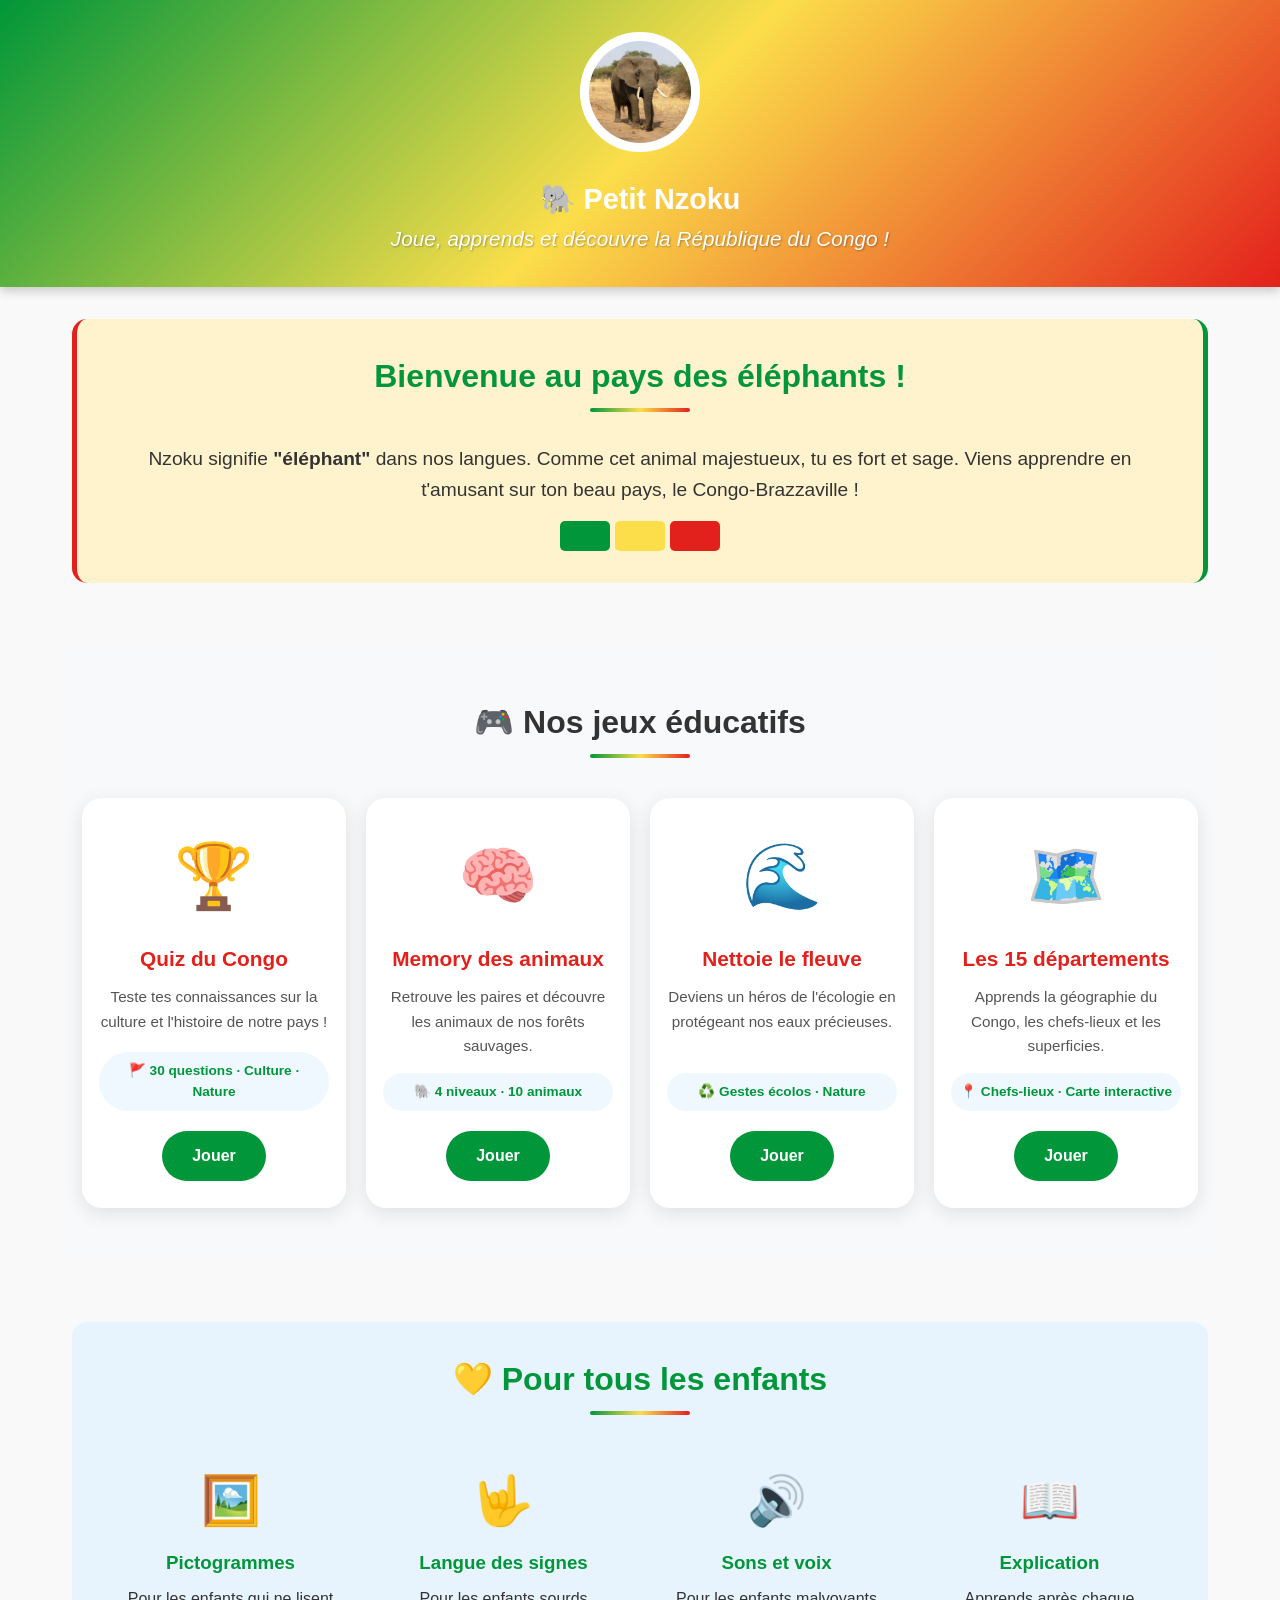
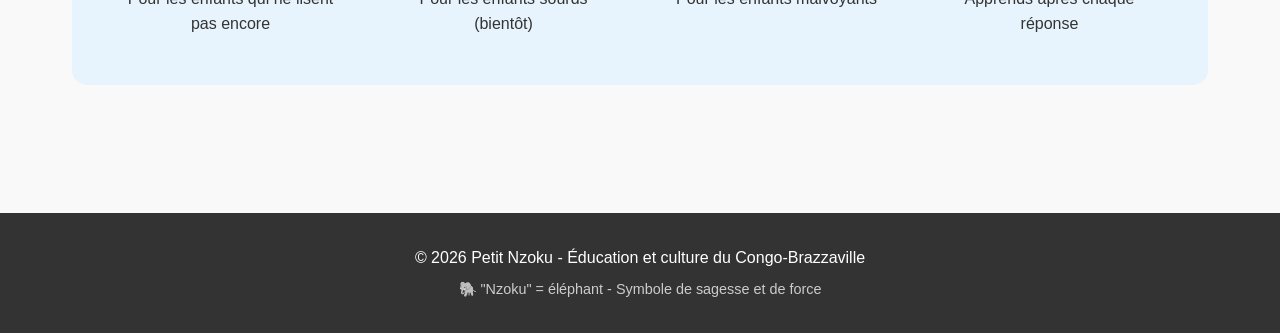
==== index.html @ 1fa0533d "Update index.html" ====
<!DOCTYPE html>
<html lang="fr">
<head>
    <meta charset="UTF-8">
    <meta name="viewport" content="width=device-width, initial-scale=1.0">
    <title>Petit Nzoku - Découvre le Congo-Brazzaville en jouant !</title>
    <link rel="manifest" href="manifest.json">
    <meta name="theme-color" content="#009639">
    <link rel="stylesheet" href="style.css">
    <link rel="manifest" href="manifest.json">
<meta name="theme-color" content="#009639">
<meta name="apple-mobile-web-app-capable" content="yes">
<meta name="apple-mobile-web-app-status-bar-style" content="default">
<meta name="apple-mobile-web-app-title" content="Petit Nzoku">
<link rel="apple-touch-icon" href="logo-192.png">
    <style>
    /* CORRECTION URGENTE POUR LA GRILLE */
    .grille-jeux {
        display: grid !important;
        grid-template-columns: repeat(4, 1fr) !important;
        gap: 20px !important;
    }
    
    @media (max-width: 900px) {
        .grille-jeux {
            grid-template-columns: repeat(2, 1fr) !important;
        }
    }
    
    @media (max-width: 500px) {                  
        .grille-jeux {
            grid-template-columns: 1fr !important;
        }
    }
    
    .carte-jeu {
        height: 100% !important;
        min-height: 300px !important;
    }
</style>
</head>
<body>
    <header>
       <img src="images/quiz/elephant.jpg" alt="Logo Petit Nzoku" class="logo" onerror="this.src='https://via.placeholder.com/120?text=🐘'">
        <h1>🐘 Petit Nzoku</h1>
        <p class="slogan">Joue, apprends et découvre la République du Congo !</p>
    </header>

    <main>
        <section class="presentation">
            <h2>Bienvenue au pays des éléphants !</h2>
            <p>Nzoku signifie <strong>"éléphant"</strong> dans nos langues. Comme cet animal majestueux, tu es fort et sage. Viens apprendre en t'amusant sur ton beau pays, le Congo-Brazzaville !</p>
            <div class="drapeau">
                <span class="vert"></span>
                <span class="jaune"></span>
                <span class="rouge"></span>
            </div>
        </section>

      <section class="jeux" style="padding: 50px 10px; background-color: #f8f9fa;">
    <h2 style="text-align: center; color: #333; margin-bottom: 40px; font-size: 2rem;">🎮 Nos jeux éducatifs</h2>
    
    <div style="display: flex; flex-wrap: wrap; justify-content: center; gap: 20px; max-width: 1200px; margin: 0 auto;">
        
        <div style="flex: 1 1 240px; max-width: 300px; background: white; border-radius: 20px; padding: 25px 15px; box-shadow: 0 5px 20px rgba(0,0,0,0.1); text-align: center; display: flex; flex-direction: column; border: 2px solid transparent; min-height: 380px;">
            <div style="font-size: 4rem; margin-bottom: 15px;">🏆</div>
            <h3 style="color: #e3211c; font-size: 1.3rem; margin-bottom: 10px;">Quiz du Congo</h3>
            <p style="color: #555; margin-bottom: 15px; flex-grow: 1; font-size: 0.95rem;">Teste tes connaissances sur la culture et l'histoire de notre pays !</p>
            <p style="color: #009639; font-size: 0.85rem; margin-bottom: 20px; padding: 8px; background: #f0f8ff; border-radius: 30px; font-weight: bold;">
                🚩 30 questions · Culture · Nature
            </p>
            <a href="jeux/quiz.html" style="display: inline-block; background: #009639; color: white; padding: 12px 30px; text-decoration: none; border-radius: 50px; font-weight: bold; margin-top: auto; align-self: center; transition: 0.3s;">Jouer</a>
        </div>
        
        <div style="flex: 1 1 240px; max-width: 300px; background: white; border-radius: 20px; padding: 25px 15px; box-shadow: 0 5px 20px rgba(0,0,0,0.1); text-align: center; display: flex; flex-direction: column; border: 2px solid transparent; min-height: 380px;">
            <div style="font-size: 4rem; margin-bottom: 15px;">🧠</div>
            <h3 style="color: #e3211c; font-size: 1.3rem; margin-bottom: 10px;">Memory des animaux</h3>
            <p style="color: #555; margin-bottom: 15px; flex-grow: 1; font-size: 0.95rem;">Retrouve les paires et découvre les animaux de nos forêts sauvages.</p>
            <p style="color: #009639; font-size: 0.85rem; margin-bottom: 20px; padding: 8px; background: #f0f8ff; border-radius: 30px; font-weight: bold;">
                🐘 4 niveaux · 10 animaux
            </p>
            <a href="jeux/memory-animaux.html" style="display: inline-block; background: #009639; color: white; padding: 12px 30px; text-decoration: none; border-radius: 50px; font-weight: bold; margin-top: auto; align-self: center;">Jouer</a>
        </div>
        
        <div style="flex: 1 1 240px; max-width: 300px; background: white; border-radius: 20px; padding: 25px 15px; box-shadow: 0 5px 20px rgba(0,0,0,0.1); text-align: center; display: flex; flex-direction: column; border: 2px solid transparent; min-height: 380px;">
            <div style="font-size: 4rem; margin-bottom: 15px;">🌊</div>
            <h3 style="color: #e3211c; font-size: 1.3rem; margin-bottom: 10px;">Nettoie le fleuve</h3>
            <p style="color: #555; margin-bottom: 15px; flex-grow: 1; font-size: 0.95rem;">Deviens un héros de l'écologie en protégeant nos eaux précieuses.</p>
            <p style="color: #009639; font-size: 0.85rem; margin-bottom: 20px; padding: 8px; background: #f0f8ff; border-radius: 30px; font-weight: bold;">
                ♻️ Gestes écolos · Nature
            </p>
            <a href="jeux/nettoye-fleuve.html" style="display: inline-block; background: #009639; color: white; padding: 12px 30px; text-decoration: none; border-radius: 50px; font-weight: bold; margin-top: auto; align-self: center;">Jouer</a>
        </div>
        
        <div style="flex: 1 1 240px; max-width: 300px; background: white; border-radius: 20px; padding: 25px 15px; box-shadow: 0 5px 20px rgba(0,0,0,0.1); text-align: center; display: flex; flex-direction: column; border: 2px solid transparent; min-height: 380px;">
            <div style="font-size: 4rem; margin-bottom: 15px;">🗺️</div>
            <h3 style="color: #e3211c; font-size: 1.3rem; margin-bottom: 10px;">Les 15 départements</h3>
            <p style="color: #555; margin-bottom: 15px; flex-grow: 1; font-size: 0.95rem;">Apprends la géographie du Congo, les chefs-lieux et les superficies.</p>
            <p style="color: #009639; font-size: 0.85rem; margin-bottom: 20px; padding: 8px; background: #f0f8ff; border-radius: 30px; font-weight: bold;">
                📍 Chefs-lieux · Carte interactive
            </p>
            <a href="jeux/departements.html" style="display: inline-block; background: #009639; color: white; padding: 12px 30px; text-decoration: none; border-radius: 50px; font-weight: bold; margin-top: auto; align-self: center;">Jouer</a>
        </div>
        
    </div>
</section>



        <section class="inclusion">
            <h2>💛 Pour tous les enfants</h2>
            <div class="features-inclusion">
                <div class="feature">
                    <span class="feature-emoji">🖼️</span>
                    <h3>Pictogrammes</h3>
                    <p>Pour les enfants qui ne lisent pas encore</p>
                </div>
                <div class="feature">
                    <span class="feature-emoji">🤟</span>
                    <h3>Langue des signes</h3>
                    <p>Pour les enfants sourds (bientôt)</p>
                </div>
                <div class="feature">
                    <span class="feature-emoji">🔊</span>
                    <h3>Sons et voix</h3>
                    <p>Pour les enfants malvoyants</p>
                </div>
                <div class="feature">
                    <span class="feature-emoji">📖</span>
                    <h3>Explication</h3>
                    <p>Apprends après chaque réponse</p>
                </div>
            </div>
        </section>
    </main>

    <footer>
        <p>© 2026 Petit Nzoku - Éducation et culture du Congo-Brazzaville</p>
        <p class="footer-small">🐘 "Nzoku" = éléphant - Symbole de sagesse et de force </p>
    </footer>

    <script>
  if ('serviceWorker' in navigator) {
    window.addEventListener('load', () => {
      navigator.serviceWorker.register('./sw.js')
        .then((reg) => console.log('Petit Nzoku est prêt pour le mode hors-ligne ! Scope:', reg.scope))
        .catch((err) => console.log('Le mode hors-ligne a échoué :', err));
    });
  }
</script>

    <script src="script.js"></script>
</body>
</html>
---- style.css ----
/* style.css - Version Congo-Brazzaville (Vert, Jaune, Rouge) Magnifiée */

/* --- 1. Initialisation générale & Confort Mobile --- */
* {
    margin: 0;
    padding: 0;
    box-sizing: border-box;
    -webkit-tap-highlight-color: transparent; /* Supprime le flash bleu au clic sur mobile */
    user-select: none; /* Empêche de copier le texte par erreur en jouant */
}

input, textarea {
    user-select: text; /* Permet d'écrire dans les champs si besoin */
}

body {
    font-family: 'Arial', 'Comic Sans MS', cursive, sans-serif;
    background-color: #f9f9f9;
    color: #333;
    line-height: 1.6;
    overscroll-behavior-y: contain; /* Empêche le rebond forcé de la page vers le haut */
}

/* Optimisation tactile pour tous les boutons */
button, .bouton, a, .btn-reponse, .carte-jeu {
    touch-action: manipulation;
}

/* --- 2. Header & Identité Nationale --- */
header {
    background: linear-gradient(135deg, #009639 0%, #fbde4a 50%, #e3211c 100%);
    color: white;
    text-align: center;
    padding: 2rem;
    box-shadow: 0 4px 10px rgba(0,0,0,0.2);
}

.logo {
    width: 120px;
    height: 120px;
    margin-bottom: 1rem;
    border-radius: 50%;
    border: 4px solid white;
    background: white;
    padding: 5px;
    object-fit: cover;
    transition: transform 0.2s ease;
}

/* Effet Waouh au toucher sur le logo */
.logo:active {
    transform: scale(0.95);
}

h1 {
    font-size: 1.8rem;
    white-space: nowrap;
    overflow: hidden;
    text-overflow: ellipsis;
    width: 100%;
}

.slogan {
    font-size: 1.3rem;
    font-style: italic;
    text-shadow: 1px 1px 2px rgba(0,0,0,0.3);
}

.drapeau {
    display: flex;
    justify-content: center;
    gap: 5px;
    margin-top: 15px;
}

.drapeau span {
    width: 50px;
    height: 30px;
    border-radius: 5px;
}

.vert { background-color: #009639; }
.jaune { background-color: #fbde4a; }
.rouge { background-color: #e3211c; }

/* --- 3. Layout Principal --- */
main {
    max-width: 1200px;
    margin: 0 auto;
    padding: 2rem;
}

section {
    margin-bottom: 4rem;
}

h2 {
    text-align: center;
    font-size: 2rem;
    margin-bottom: 2rem;
    color: #009639;
    position: relative;
    padding-bottom: 10px;
}

h2:after {
    content: '';
    position: absolute;
    bottom: 0;
    left: 50%;
    transform: translateX(-50%);
    width: 100px;
    height: 4px;
    background: linear-gradient(90deg, #009639, #fbde4a, #e3211c);
    border-radius: 2px;
}

.presentation {
    text-align: center;
    background: #fff3cd;
    padding: 2rem;
    border-radius: 15px;
    border-left: 5px solid #e3211c;
    border-right: 5px solid #009639;
    font-size: 1.2rem;
}

/* --- 4. Hub & Grille des Jeux --- */
.grille-jeux {
    display: grid;
    grid-template-columns: repeat(auto-fit, minmax(280px, 1fr));
    gap: 25px;
    margin: 30px 0;
}

.carte-jeu {
    background: white;
    border-radius: 20px;
    padding: 25px 20px;
    box-shadow: 0 5px 20px rgba(0,0,0,0.1);
    transition: transform 0.2s cubic-bezier(0.4, 0, 0.2, 1), box-shadow 0.2s;
    text-align: center;
    display: flex;
    flex-direction: column;
    height: 100%;
    min-height: 320px;
    border: 2px solid transparent;
    position: relative;
}

/* Micro-animation au clic sur une carte de jeu */
.carte-jeu:active:not(.a-venir) {
    transform: scale(0.97);
    box-shadow: 0 4px 10px rgba(0,0,0,0.15);
}

.carte-jeu:hover:not(.a-venir) {
    border-color: #009639;
}

.emoji-jeu {
    font-size: 4.5rem;
    margin-bottom: 15px;
}

.carte-jeu h3 {
    color: #e3211c;
    font-size: 1.6rem;
    margin-bottom: 10px;
    font-weight: bold;
}

.carte-jeu p {
    color: #555;
    font-size: 1rem;
    margin-bottom: 10px;
    flex-grow: 1;
}

.details {
    color: #009639;
    font-size: 0.9rem;
    font-weight: bold;
    margin: 10px 0;
    padding: 5px;
    background: #f0f8ff;
    border-radius: 30px;
}

.a-venir {
    opacity: 0.8;
    filter: grayscale(30%);
    background: #f5f5f5;
    cursor: not-allowed;
    overflow: hidden;
}

.a-venir::before {
    content: "🔜";
    position: absolute;
    top: 10px;
    right: 10px;
    font-size: 2rem;
    opacity: 0.5;
    transform: rotate(15deg);
}

.badge {
    background: #fbde4a;
    color: #333;
    padding: 8px 20px;
    border-radius: 30px;
    font-size: 0.9rem;
    font-weight: bold;
    display: inline-block;
    margin-top: 10px;
    width: fit-content;
    margin-left: auto;
    margin-right: auto;
}

/* --- 5. Boutons de Contrôle --- */
.bouton {
    display: inline-block;
    background: #009639;
    color: white;
    padding: 12px 30px;
    text-decoration: none;
    border-radius: 50px;
    font-weight: bold;
    border: none;
    cursor: pointer;
    transition: all 0.2s cubic-bezier(0.4, 0, 0.2, 1);
    font-size: 1.1rem;
    margin-top: auto;
    width: fit-content;
    margin-left: auto;
    margin-right: auto;
    box-shadow: 0 4px 6px rgba(0, 150, 57, 0.2);
}

/* Micro-rebond tactile de l'application sur le bouton */
.bouton:active {
    transform: scale(0.95);
    background: #007a2e;
    box-shadow: 0 2px 4px rgba(0, 150, 57, 0.1);
}

/* --- 6. Interface Interne du Quiz & Alignements Forcés --- */
.header-quiz {
    display: flex;
    flex-direction: row; /* Aligne obligatoirement sur la même ligne */
    justify-content: space-between;
    align-items: center;
    width: 100%;
    gap: 10px;
    margin-bottom: 20px;
}

#chrono-conteneur {
    display: inline-flex;
    flex-direction: row;
    align-items: center;
    white-space: nowrap; /* Empêche le chrono de se scinder */
}

.ton-element-score {
    display: inline-block;
    white-space: nowrap; /* Bloque le score sur une seule ligne */
    min-width: 100px;
}

.conteneur-etoiles {
    display: flex;
    flex-direction: row; /* Force les étoiles côte à côte */
    justify-content: center;
    white-space: nowrap;
    gap: 3px;
}

.etoile {
    font-size: 1.4rem;
    flex: 0 0 auto;
}

/* Boutons de choix de réponse dans le Quiz */
.btn-reponse {
    width: 100%;
    padding: 15px 20px;
    margin-bottom: 10px;
    background: white;
    border: 2px solid #ddd;
    border-radius: 12px;
    font-size: 1rem;
    text-align: left;
    cursor: pointer;
    transition: transform 0.1s ease, background-color 0.2s;
}

/* Effet d'enfoncement instantané hyper satisfaisant sur téléphone */
.btn-reponse:active:not(:disabled) {
    transform: scale(0.98);
    background-color: #f0f0f0;
}

/* --- 7. Fonctionnalités Spécifiques (Micro, Inclusion, Footer) --- */
.bouton-micro {
    background: #e3211c;
    color: white;
    border: none;
    border-radius: 50%;
    width: 60px;
    height: 60px;
    font-size: 1.5rem;
    cursor: pointer;
    margin-top: 10px;
    transition: all 0.3s;
    box-shadow: 0 4px 10px rgba(0,0,0,0.2);
}

.bouton-micro.ecoute {
    background: #fbde4a;
    animation: pulse-red 1.5s infinite;
}

@keyframes pulse-red {
    0% { transform: scale(1); box-shadow: 0 0 0 0 rgba(227, 33, 28, 0.7); }
    70% { transform: scale(1.1); box-shadow: 0 0 0 15px rgba(227, 33, 28, 0); }
    100% { transform: scale(1); box-shadow: 0 0 0 0 rgba(227, 33, 28, 0); }
}

.inclusion {
    background: #e8f4fd;
    padding: 2rem;
    border-radius: 15px;
}

.features-inclusion {
    display: grid;
    grid-template-columns: repeat(auto-fit, minmax(200px, 1fr));
    gap: 20px;
    text-align: center;
}

.feature { padding: 1rem; }
.feature-emoji { font-size: 3rem; display: block; margin-bottom: 0.5rem; }
.feature h3 { color: #009639; margin-bottom: 0.5rem; }

footer {
    background: #333;
    color: white;
    text-align: center;
    padding: 2rem;
    margin-top: 2rem;
}

.footer-small {
    font-size: 0.9rem;
    color: #ccc;
    margin-top: 0.5rem;
}

/* --- 8. Media Queries (Ajustements Écrans) --- */
@media (max-width: 768px) {
    .grille-jeux {
        grid-template-columns: repeat(2, 1fr);
        gap: 15px;
    }
    .carte-jeu {
        min-height: 280px;
        padding: 15px;
    }
    .emoji-jeu { font-size: 3rem; }
    .carte-jeu h3 { font-size: 1.2rem; }
    main { padding: 1rem; }
}

@media (max-width: 480px) {
    .grille-jeux {
        grid-template-columns: 1fr;
    }
    h1 { font-size: 1.5rem; }
    header { padding: 1.5rem 1rem; }
}
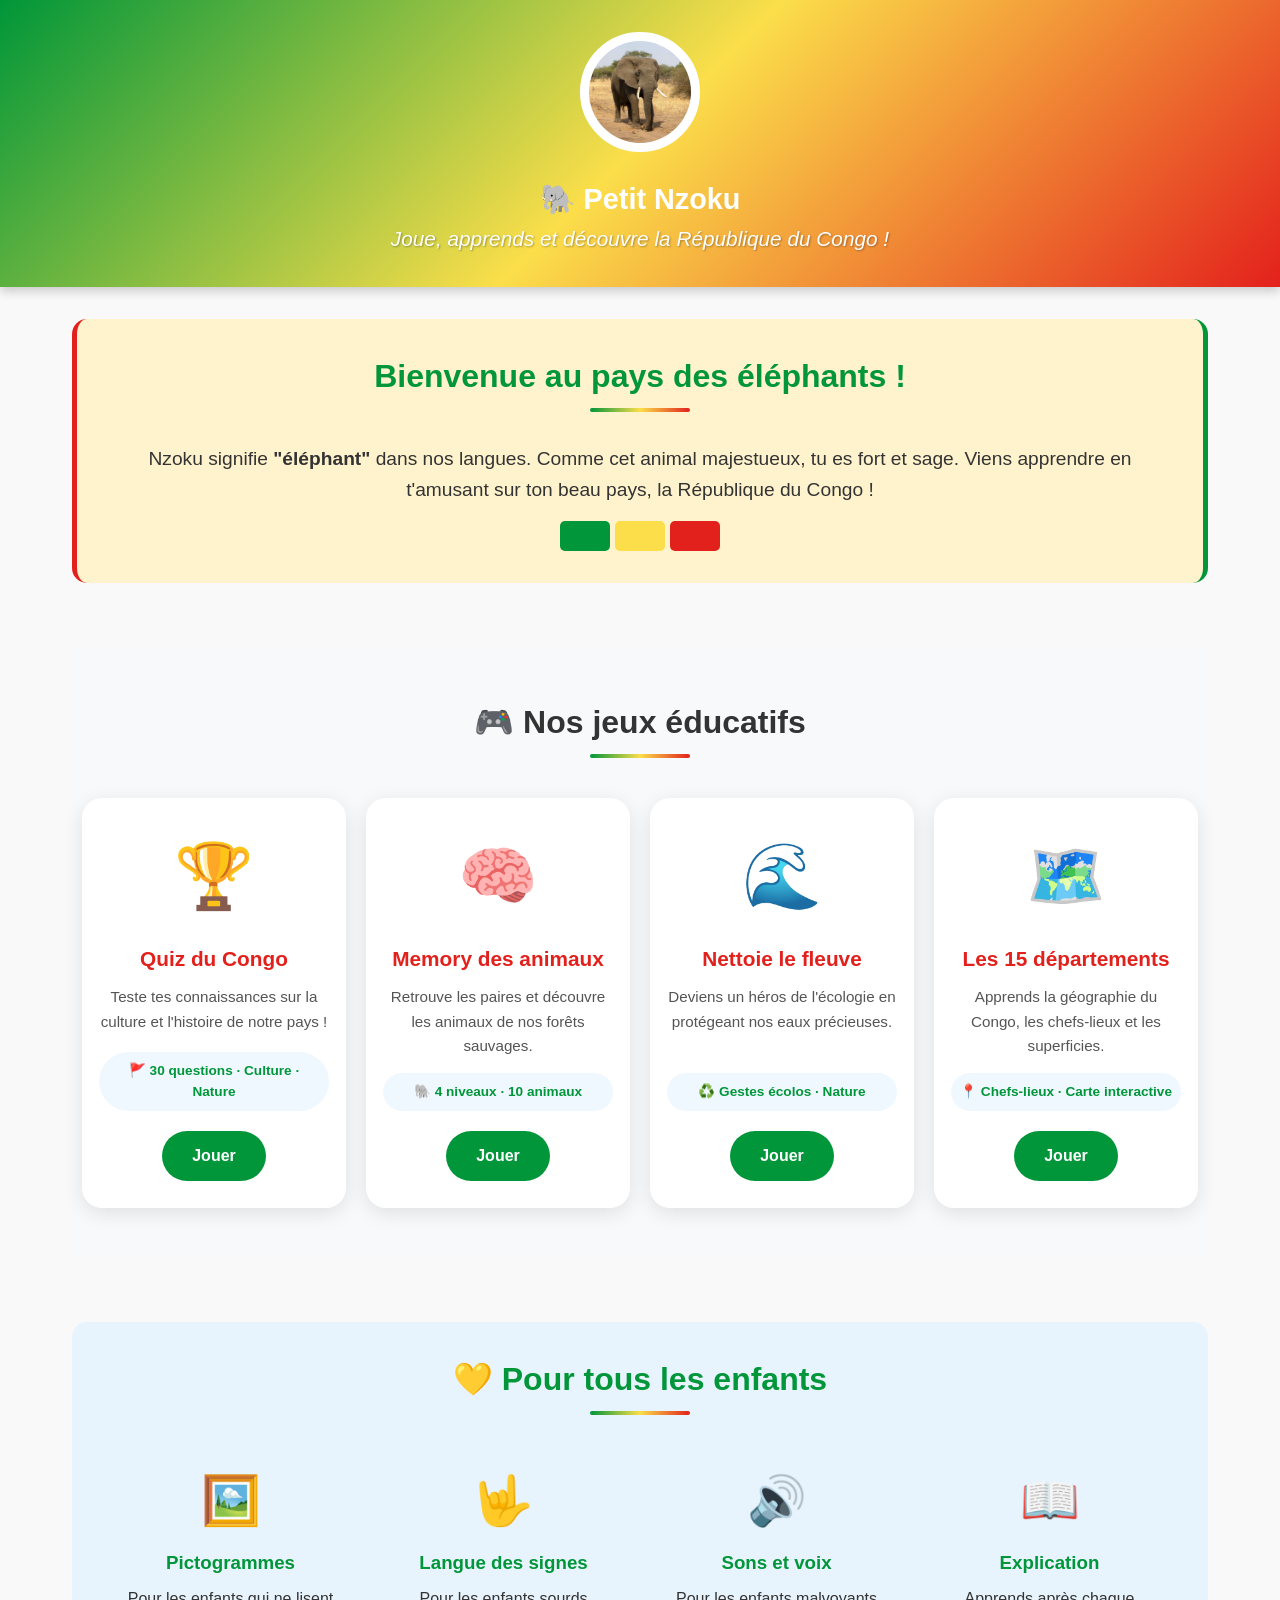
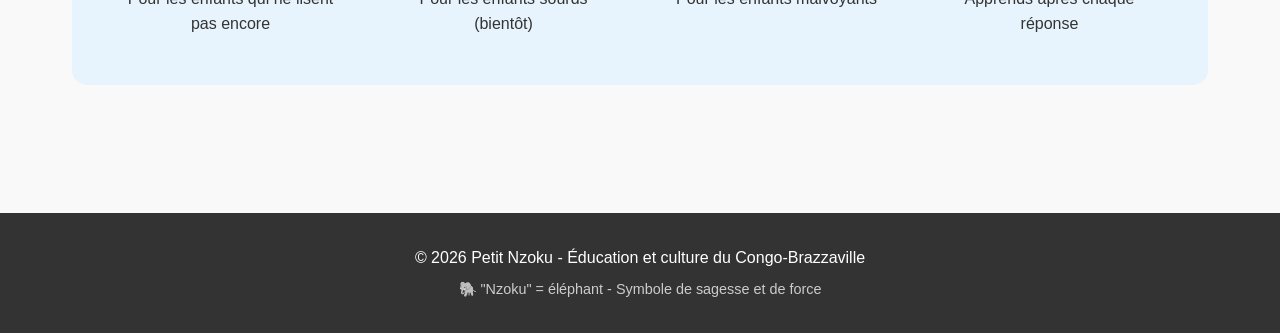
==== commit 9c079763: "Update index.html" ====
--- a/index.html
+++ b/index.html
@@ -49,7 +49,7 @@
     <main>
         <section class="presentation">
             <h2>Bienvenue au pays des éléphants !</h2>
-            <p>Nzoku signifie <strong>"éléphant"</strong> dans nos langues. Comme cet animal majestueux, tu es fort et sage. Viens apprendre en t'amusant sur ton beau pays, le Congo-Brazzaville !</p>
+            <p>Nzoku signifie <strong>"éléphant"</strong> dans nos langues. Comme cet animal majestueux, tu es fort et sage. Viens apprendre en t'amusant sur ton beau pays, la République du Congo !</p>
             <div class="drapeau">
                 <span class="vert"></span>
                 <span class="jaune"></span>
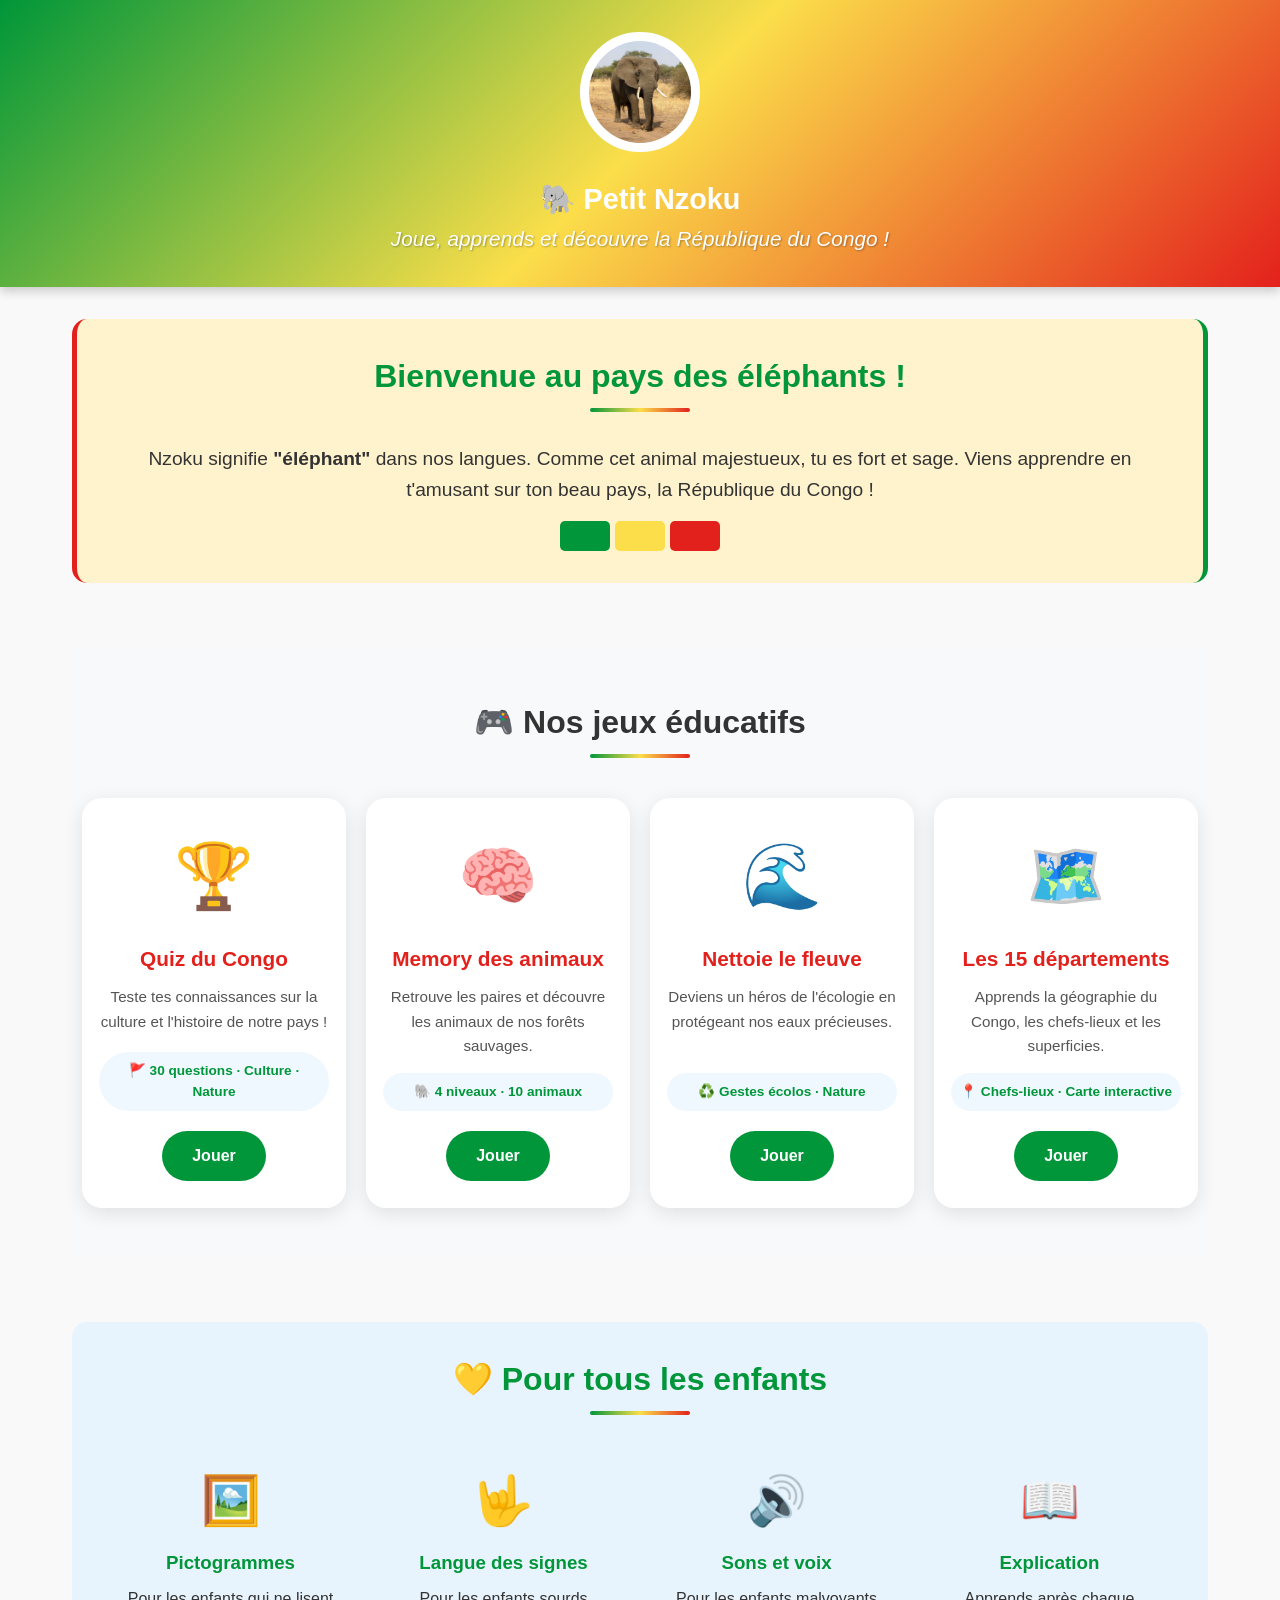
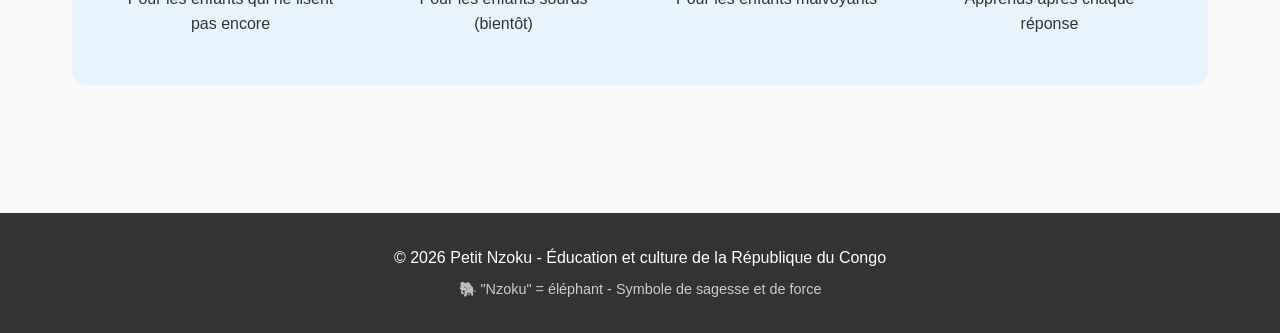
==== commit 00bc0697: "Update index.html" ====
--- a/index.html
+++ b/index.html
@@ -135,7 +135,7 @@
     </main>
 
     <footer>
-        <p>© 2026 Petit Nzoku - Éducation et culture du Congo-Brazzaville</p>
+        <p>© 2026 Petit Nzoku - Éducation et culture de la République du Congo</p>
         <p class="footer-small">🐘 "Nzoku" = éléphant - Symbole de sagesse et de force </p>
     </footer>
 
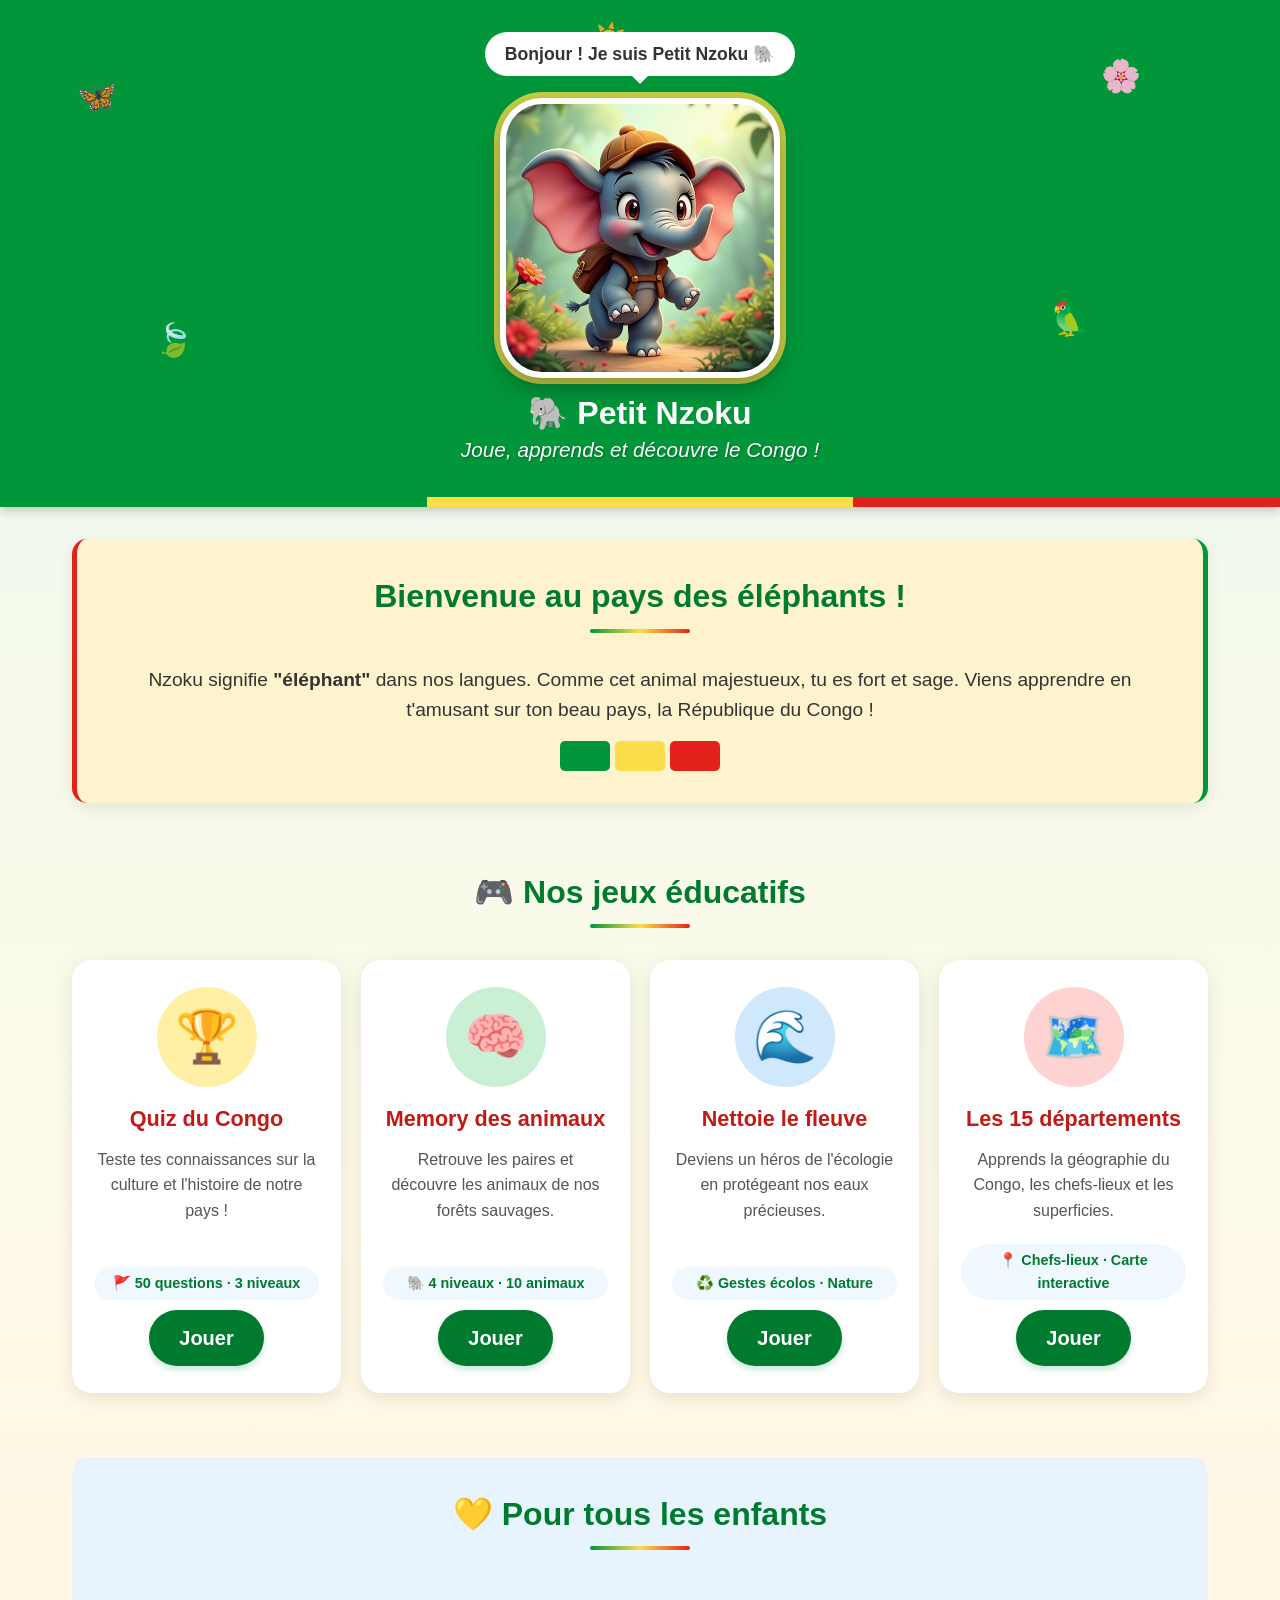
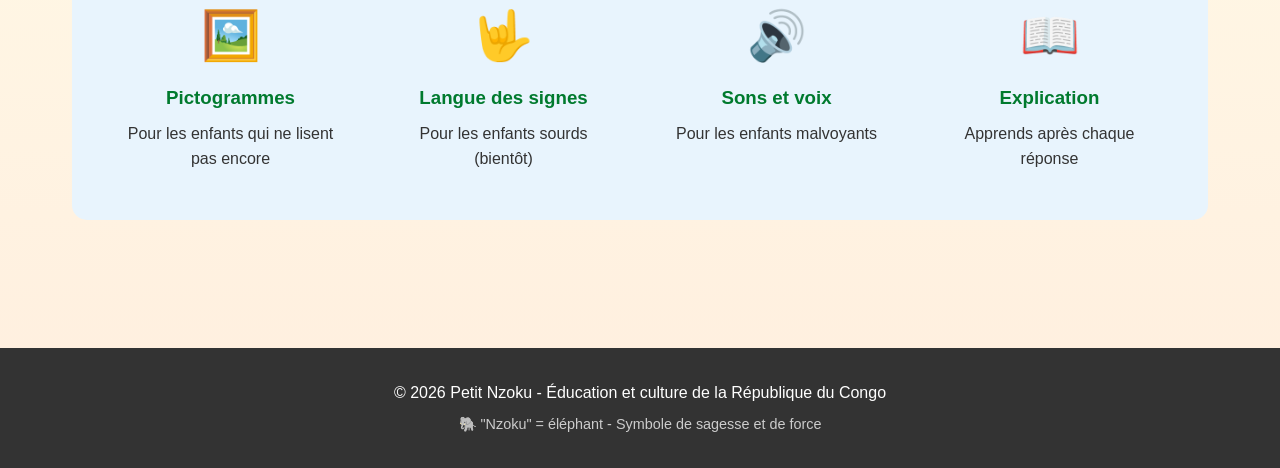
==== commit 5d3eef2c: "Add files via upload" ====
--- a/index.html
+++ b/index.html
@@ -3,130 +3,113 @@
 <head>
     <meta charset="UTF-8">
     <meta name="viewport" content="width=device-width, initial-scale=1.0">
-    <title>Petit Nzoku - Découvre le Congo-Brazzaville en jouant !</title>
+    <title>Petit Nzoku - Découvre la République du Congo en jouant !</title>
+    <meta name="description" content="Jeux éducatifs pour enfants : quiz, memory, écologie et géographie de la République du Congo.">
+
+    <!-- Application installable (PWA) -->
     <link rel="manifest" href="manifest.json">
     <meta name="theme-color" content="#009639">
+    <meta name="apple-mobile-web-app-capable" content="yes">
+    <meta name="mobile-web-app-capable" content="yes">
+    <meta name="apple-mobile-web-app-status-bar-style" content="default">
+    <meta name="apple-mobile-web-app-title" content="Petit Nzoku">
+    <link rel="apple-touch-icon" href="logo-192.png">
+
     <link rel="stylesheet" href="style.css">
-    <link rel="manifest" href="manifest.json">
-<meta name="theme-color" content="#009639">
-<meta name="apple-mobile-web-app-capable" content="yes">
-<meta name="apple-mobile-web-app-status-bar-style" content="default">
-<meta name="apple-mobile-web-app-title" content="Petit Nzoku">
-<link rel="apple-touch-icon" href="logo-192.png">
-    <style>
-    /* CORRECTION URGENTE POUR LA GRILLE */
-    .grille-jeux {
-        display: grid !important;
-        grid-template-columns: repeat(4, 1fr) !important;
-        gap: 20px !important;
-    }
-    
-    @media (max-width: 900px) {
-        .grille-jeux {
-            grid-template-columns: repeat(2, 1fr) !important;
-        }
-    }
-    
-    @media (max-width: 500px) {                  
-        .grille-jeux {
-            grid-template-columns: 1fr !important;
-        }
-    }
-    
-    .carte-jeu {
-        height: 100% !important;
-        min-height: 300px !important;
-    }
-</style>
+    <link rel="stylesheet" href="accueil.css">
 </head>
 <body>
+    <a href="#contenu" class="lien-evitement">Aller au contenu</a>
+
     <header>
-       <img src="images/quiz/elephant.jpg" alt="Logo Petit Nzoku" class="logo" onerror="this.src='https://via.placeholder.com/120?text=🐘'">
+        <!-- Petits compagnons qui flottent -->
+        <span class="deco" aria-hidden="true" style="--x:6%;  --y:14%; --d:0s">🦋</span>
+        <span class="deco" aria-hidden="true" style="--x:86%; --y:10%; --d:1.5s">🌸</span>
+        <span class="deco" aria-hidden="true" style="--x:12%; --y:62%; --d:3s">🍃</span>
+        <span class="deco" aria-hidden="true" style="--x:82%; --y:58%; --d:2s">🦜</span>
+        <span class="deco" aria-hidden="true" style="--x:46%; --y:3%;  --d:4s">☀️</span>
+
+        <div class="bulle" id="bulle" aria-live="off">Bonjour ! Je suis Petit Nzoku 🐘</div>
+
+        <button class="mascotte-btn" id="mascotte" type="button" aria-label="Touche Petit Nzoku pour l'entendre barrir">
+            <img src="images\quiz\petit-nzoku.jpg" alt="Petit Nzoku, le petit éléphant avec sa casquette et son sac à dos" width="520" height="520">
+        </button>
+
         <h1>🐘 Petit Nzoku</h1>
-        <p class="slogan">Joue, apprends et découvre la République du Congo !</p>
+        <p class="slogan">Joue, apprends et découvre le Congo !</p>
+        <button id="btn-installer" class="bouton" type="button">📲 Installer l'application</button>
+        <p id="aide-ios" class="aide-ios" hidden>Sur iPhone : touche <strong>Partager</strong> puis <strong>« Sur l'écran d'accueil »</strong> pour installer le jeu.</p>
     </header>
 
-    <main>
+    <main id="contenu">
         <section class="presentation">
             <h2>Bienvenue au pays des éléphants !</h2>
             <p>Nzoku signifie <strong>"éléphant"</strong> dans nos langues. Comme cet animal majestueux, tu es fort et sage. Viens apprendre en t'amusant sur ton beau pays, la République du Congo !</p>
-            <div class="drapeau">
+            <div class="drapeau" aria-hidden="true">
                 <span class="vert"></span>
                 <span class="jaune"></span>
                 <span class="rouge"></span>
             </div>
         </section>
 
-      <section class="jeux" style="padding: 50px 10px; background-color: #f8f9fa;">
-    <h2 style="text-align: center; color: #333; margin-bottom: 40px; font-size: 2rem;">🎮 Nos jeux éducatifs</h2>
-    
-    <div style="display: flex; flex-wrap: wrap; justify-content: center; gap: 20px; max-width: 1200px; margin: 0 auto;">
-        
-        <div style="flex: 1 1 240px; max-width: 300px; background: white; border-radius: 20px; padding: 25px 15px; box-shadow: 0 5px 20px rgba(0,0,0,0.1); text-align: center; display: flex; flex-direction: column; border: 2px solid transparent; min-height: 380px;">
-            <div style="font-size: 4rem; margin-bottom: 15px;">🏆</div>
-            <h3 style="color: #e3211c; font-size: 1.3rem; margin-bottom: 10px;">Quiz du Congo</h3>
-            <p style="color: #555; margin-bottom: 15px; flex-grow: 1; font-size: 0.95rem;">Teste tes connaissances sur la culture et l'histoire de notre pays !</p>
-            <p style="color: #009639; font-size: 0.85rem; margin-bottom: 20px; padding: 8px; background: #f0f8ff; border-radius: 30px; font-weight: bold;">
-                🚩 30 questions · Culture · Nature
-            </p>
-            <a href="jeux/quiz.html" style="display: inline-block; background: #009639; color: white; padding: 12px 30px; text-decoration: none; border-radius: 50px; font-weight: bold; margin-top: auto; align-self: center; transition: 0.3s;">Jouer</a>
-        </div>
-        
-        <div style="flex: 1 1 240px; max-width: 300px; background: white; border-radius: 20px; padding: 25px 15px; box-shadow: 0 5px 20px rgba(0,0,0,0.1); text-align: center; display: flex; flex-direction: column; border: 2px solid transparent; min-height: 380px;">
-            <div style="font-size: 4rem; margin-bottom: 15px;">🧠</div>
-            <h3 style="color: #e3211c; font-size: 1.3rem; margin-bottom: 10px;">Memory des animaux</h3>
-            <p style="color: #555; margin-bottom: 15px; flex-grow: 1; font-size: 0.95rem;">Retrouve les paires et découvre les animaux de nos forêts sauvages.</p>
-            <p style="color: #009639; font-size: 0.85rem; margin-bottom: 20px; padding: 8px; background: #f0f8ff; border-radius: 30px; font-weight: bold;">
-                🐘 4 niveaux · 10 animaux
-            </p>
-            <a href="jeux/memory-animaux.html" style="display: inline-block; background: #009639; color: white; padding: 12px 30px; text-decoration: none; border-radius: 50px; font-weight: bold; margin-top: auto; align-self: center;">Jouer</a>
-        </div>
-        
-        <div style="flex: 1 1 240px; max-width: 300px; background: white; border-radius: 20px; padding: 25px 15px; box-shadow: 0 5px 20px rgba(0,0,0,0.1); text-align: center; display: flex; flex-direction: column; border: 2px solid transparent; min-height: 380px;">
-            <div style="font-size: 4rem; margin-bottom: 15px;">🌊</div>
-            <h3 style="color: #e3211c; font-size: 1.3rem; margin-bottom: 10px;">Nettoie le fleuve</h3>
-            <p style="color: #555; margin-bottom: 15px; flex-grow: 1; font-size: 0.95rem;">Deviens un héros de l'écologie en protégeant nos eaux précieuses.</p>
-            <p style="color: #009639; font-size: 0.85rem; margin-bottom: 20px; padding: 8px; background: #f0f8ff; border-radius: 30px; font-weight: bold;">
-                ♻️ Gestes écolos · Nature
-            </p>
-            <a href="jeux/nettoye-fleuve.html" style="display: inline-block; background: #009639; color: white; padding: 12px 30px; text-decoration: none; border-radius: 50px; font-weight: bold; margin-top: auto; align-self: center;">Jouer</a>
-        </div>
-        
-        <div style="flex: 1 1 240px; max-width: 300px; background: white; border-radius: 20px; padding: 25px 15px; box-shadow: 0 5px 20px rgba(0,0,0,0.1); text-align: center; display: flex; flex-direction: column; border: 2px solid transparent; min-height: 380px;">
-            <div style="font-size: 4rem; margin-bottom: 15px;">🗺️</div>
-            <h3 style="color: #e3211c; font-size: 1.3rem; margin-bottom: 10px;">Les 15 départements</h3>
-            <p style="color: #555; margin-bottom: 15px; flex-grow: 1; font-size: 0.95rem;">Apprends la géographie du Congo, les chefs-lieux et les superficies.</p>
-            <p style="color: #009639; font-size: 0.85rem; margin-bottom: 20px; padding: 8px; background: #f0f8ff; border-radius: 30px; font-weight: bold;">
-                📍 Chefs-lieux · Carte interactive
-            </p>
-            <a href="jeux/departements.html" style="display: inline-block; background: #009639; color: white; padding: 12px 30px; text-decoration: none; border-radius: 50px; font-weight: bold; margin-top: auto; align-self: center;">Jouer</a>
-        </div>
-        
-    </div>
-</section>
-
-
+        <section class="jeux">
+            <h2>🎮 Nos jeux éducatifs</h2>
+
+            <div class="grille-jeux">
+                <article class="carte-jeu carte-quiz">
+                    <div class="emoji-jeu" aria-hidden="true">🏆</div>
+                    <h3>Quiz du Congo</h3>
+                    <p>Teste tes connaissances sur la culture et l'histoire de notre pays !</p>
+                    <p class="details">🚩 50 questions · 3 niveaux</p>
+                    <a href="jeux/quiz.html" class="bouton" aria-label="Jouer au Quiz du Congo">Jouer</a>
+                </article>
+
+                <article class="carte-jeu carte-memory">
+                    <div class="emoji-jeu" aria-hidden="true">🧠</div>
+                    <h3>Memory des animaux</h3>
+                    <p>Retrouve les paires et découvre les animaux de nos forêts sauvages.</p>
+                    <p class="details">🐘 4 niveaux · 10 animaux</p>
+                    <a href="jeux/memory-animaux.html" class="bouton" aria-label="Jouer au Memory des animaux">Jouer</a>
+                </article>
+
+                <article class="carte-jeu carte-fleuve">
+                    <div class="emoji-jeu" aria-hidden="true">🌊</div>
+                    <h3>Nettoie le fleuve</h3>
+                    <p>Deviens un héros de l'écologie en protégeant nos eaux précieuses.</p>
+                    <p class="details">♻️ Gestes écolos · Nature</p>
+                    <a href="jeux/nettoye-fleuve.html" class="bouton" aria-label="Jouer à Nettoie le fleuve">Jouer</a>
+                </article>
+
+                <article class="carte-jeu carte-departements">
+                    <div class="emoji-jeu" aria-hidden="true">🗺️</div>
+                    <h3>Les 15 départements</h3>
+                    <p>Apprends la géographie du Congo, les chefs-lieux et les superficies.</p>
+                    <p class="details">📍 Chefs-lieux · Carte interactive</p>
+                    <a href="jeux/departements.html" class="bouton" aria-label="Jouer aux 15 départements">Jouer</a>
+                </article>
+            </div>
+        </section>
 
         <section class="inclusion">
             <h2>💛 Pour tous les enfants</h2>
             <div class="features-inclusion">
                 <div class="feature">
-                    <span class="feature-emoji">🖼️</span>
+                    <span class="feature-emoji" aria-hidden="true">🖼️</span>
                     <h3>Pictogrammes</h3>
                     <p>Pour les enfants qui ne lisent pas encore</p>
                 </div>
                 <div class="feature">
-                    <span class="feature-emoji">🤟</span>
+                    <span class="feature-emoji" aria-hidden="true">🤟</span>
                     <h3>Langue des signes</h3>
                     <p>Pour les enfants sourds (bientôt)</p>
                 </div>
                 <div class="feature">
-                    <span class="feature-emoji">🔊</span>
+                    <span class="feature-emoji" aria-hidden="true">🔊</span>
                     <h3>Sons et voix</h3>
                     <p>Pour les enfants malvoyants</p>
                 </div>
                 <div class="feature">
-                    <span class="feature-emoji">📖</span>
+                    <span class="feature-emoji" aria-hidden="true">📖</span>
                     <h3>Explication</h3>
                     <p>Apprends après chaque réponse</p>
                 </div>
@@ -136,18 +119,118 @@
 
     <footer>
         <p>© 2026 Petit Nzoku - Éducation et culture de la République du Congo</p>
-        <p class="footer-small">🐘 "Nzoku" = éléphant - Symbole de sagesse et de force </p>
+        <p class="footer-small">🐘 "Nzoku" = éléphant - Symbole de sagesse et de force</p>
     </footer>
 
     <script>
-  if ('serviceWorker' in navigator) {
-    window.addEventListener('load', () => {
-      navigator.serviceWorker.register('./sw.js')
-        .then((reg) => console.log('Petit Nzoku est prêt pour le mode hors-ligne ! Scope:', reg.scope))
-        .catch((err) => console.log('Le mode hors-ligne a échoué :', err));
-    });
-  }
-</script>
+        // ---------- Mode hors-ligne ----------
+        if ('serviceWorker' in navigator) {
+            window.addEventListener('load', function () {
+                navigator.serviceWorker.register('./sw.js').catch(function (err) {
+                    console.log('Le mode hors-ligne a échoué :', err);
+                });
+            });
+        }
+
+        // ---------- Bouton « Installer l'application » ----------
+        var evenementInstall = null;
+        var bouton = document.getElementById('btn-installer');
+
+        window.addEventListener('beforeinstallprompt', function (e) {
+            e.preventDefault();
+            evenementInstall = e;
+            bouton.style.display = 'block';
+        });
+        bouton.addEventListener('click', function () {
+            if (!evenementInstall) return;
+            evenementInstall.prompt();
+            evenementInstall.userChoice.then(function () {
+                evenementInstall = null;
+                bouton.style.display = 'none';
+            });
+        });
+        window.addEventListener('appinstalled', function () { bouton.style.display = 'none'; });
+
+        // iPhone : pas de bouton automatique, on affiche une aide
+        var estIos = /iphone|ipad|ipod/i.test(navigator.userAgent);
+        var dejaInstalle = window.navigator.standalone === true ||
+            window.matchMedia('(display-mode: standalone)').matches;
+        if (estIos && !dejaInstalle) document.getElementById('aide-ios').hidden = false;
+
+        // ---------- Petit Nzoku vivant ----------
+        var bulle = document.getElementById('bulle');
+        var mascotte = document.getElementById('mascotte');
+        var messages = [
+            "Bonjour ! Je suis Petit Nzoku 🐘",
+            "Touche-moi, j'ai une surprise !",
+            "Prêt pour le quiz ? 🏆",
+            "Savais-tu que le fleuve Congo est le plus profond du monde ? 🌊",
+            "Brazzaville et Kinshasa se regardent de chaque côté du fleuve ! 🌉",
+            "Un éléphant peut vivre plus de 60 ans ! 🐘",
+            "Protégeons la forêt, elle est notre trésor ! 🌳"
+        ];
+        var numero = 0;
+
+        function dire(texte) {
+            bulle.textContent = texte;
+            bulle.style.animation = 'none';
+            void bulle.offsetWidth;            // relance l'animation
+            bulle.style.animation = '';
+        }
+
+        // La bulle change toute seule
+        setInterval(function () {
+            numero = (numero + 1) % messages.length;
+            dire(messages[numero]);
+        }, 6500);
+
+        // Barrissement fabriqué par le navigateur (pas besoin de fichier son)
+        var contexteAudio = null;   // un seul contexte audio, réutilisé à chaque clic
+        function barrir() {
+            try {
+                var AC = window.AudioContext || window.webkitAudioContext;
+                if (!AC) return;
+                contexteAudio = contexteAudio || new AC();
+                var ctx = contexteAudio, o = ctx.createOscillator(), g = ctx.createGain(), t = ctx.currentTime;
+                if (ctx.state === 'suspended') ctx.resume();
+                o.type = 'sawtooth';
+                o.frequency.setValueAtTime(180, t);
+                o.frequency.exponentialRampToValueAtTime(520, t + 0.25);
+                o.frequency.exponentialRampToValueAtTime(260, t + 0.7);
+                g.gain.setValueAtTime(0.0001, t);
+                g.gain.exponentialRampToValueAtTime(0.25, t + 0.1);
+                g.gain.exponentialRampToValueAtTime(0.0001, t + 0.8);
+                o.connect(g); g.connect(ctx.destination);
+                o.start(t); o.stop(t + 0.85);
+            } catch (e) { /* pas de son, tant pis */ }
+        }
+
+        function confettis(x, y) {
+            ['⭐', '❤️', '🌸', '🎉', '💚', '⭐'].forEach(function (emoji, i) {
+                var s = document.createElement('span');
+                s.className = 'confetti';
+                s.textContent = emoji;
+                s.style.left = (x + (i - 3) * 18) + 'px';
+                s.style.top = y + 'px';
+                s.style.setProperty('--dx', ((i - 2.5) * 22) + 'px');
+                document.body.appendChild(s);
+                setTimeout(function () { s.remove(); }, 1300);
+            });
+        }
+
+        mascotte.addEventListener('click', function () {
+            mascotte.classList.remove('saute');
+            void mascotte.offsetWidth;
+            mascotte.classList.add('saute');
+            setTimeout(function () { mascotte.classList.remove('saute'); }, 750);
+
+            numero = Math.floor(Math.random() * messages.length);
+            dire(messages[numero]);
+            barrir();
+            var r = mascotte.getBoundingClientRect();
+            confettis(r.left + r.width / 2, r.top + r.height / 2);
+        });
+    </script>
 
     <script src="script.js"></script>
 </body>
--- a/style.css
+++ b/style.css
@@ -1,43 +1,103 @@
-/* style.css - Version Congo-Brazzaville (Vert, Jaune, Rouge) Magnifiée */
-
-/* --- 1. Initialisation générale & Confort Mobile --- */
+/* style.css - Petit Nzoku - Congo-Brazzaville (Vert, Jaune, Rouge) */
+
+/* --- 0. Couleurs centralisées : on change ici, ça change partout --- */
+:root {
+    --vert: #009639;
+    --vert-fonce: #007a2e;   /* texte vert et boutons : contraste lisible */
+    --jaune: #fbde4a;
+    --rouge: #e3211c;
+    --rouge-fonce: #c21a16;
+    --texte: #333;
+    --fond: #f9f9f9;
+}
+
+/* --- 1. Initialisation générale & confort mobile --- */
 * {
     margin: 0;
     padding: 0;
     box-sizing: border-box;
-    -webkit-tap-highlight-color: transparent; /* Supprime le flash bleu au clic sur mobile */
-    user-select: none; /* Empêche de copier le texte par erreur en jouant */
-}
-
-input, textarea {
-    user-select: text; /* Permet d'écrire dans les champs si besoin */
-}
+    -webkit-tap-highlight-color: transparent;
+}
+
+/* Pas de sélection de texte accidentelle pendant les jeux */
+body { user-select: none; -webkit-user-select: none; }
+input, textarea { user-select: text; -webkit-user-select: text; }
 
 body {
-    font-family: 'Arial', 'Comic Sans MS', cursive, sans-serif;
-    background-color: #f9f9f9;
-    color: #333;
+    font-family: 'Comic Sans MS', 'Comic Neue', 'Arial Rounded MT Bold', Arial, sans-serif;
+    background-color: var(--fond);
+    color: var(--texte);
     line-height: 1.6;
-    overscroll-behavior-y: contain; /* Empêche le rebond forcé de la page vers le haut */
-}
-
-/* Optimisation tactile pour tous les boutons */
+    overscroll-behavior-y: contain;
+}
+
 button, .bouton, a, .btn-reponse, .carte-jeu {
     touch-action: manipulation;
 }
 
-/* --- 2. Header & Identité Nationale --- */
+/* Focus visible pour le clavier et les lecteurs d'écran */
+:focus-visible {
+    outline: 4px solid #1a5fd0;
+    outline-offset: 3px;
+}
+
+/* Lien « Aller au contenu » (visible seulement au clavier) */
+.lien-evitement {
+    position: absolute;
+    left: -999px;
+    top: 0;
+    background: white;
+    color: var(--texte);
+    padding: 10px 16px;
+    z-index: 10;
+}
+.lien-evitement:focus { left: 10px; top: 10px; }
+
+/* --- 2. Header & identité nationale --- */
 header {
-    background: linear-gradient(135deg, #009639 0%, #fbde4a 50%, #e3211c 100%);
+    background: var(--vert);
     color: white;
     text-align: center;
-    padding: 2rem;
+    padding: 2rem 2rem 2.6rem;
     box-shadow: 0 4px 10px rgba(0,0,0,0.2);
+    position: relative;
+}
+
+header::after {
+    content: '';
+    position: absolute;
+    left: 0;
+    right: 0;
+    bottom: 0;
+    height: 10px;
+    background: linear-gradient(90deg, #009639 0 33.33%, #fbde4a 33.33% 66.66%, #e3211c 66.66% 100%);
+}
+
+.bulle {
+    position: relative;
+    width: fit-content;
+    margin: 0 auto 22px;
+    background: white;
+    color: var(--texte);
+    padding: 8px 20px;
+    border-radius: 25px;
+    font-weight: bold;
+}
+
+.bulle::after {
+    content: '';
+    position: absolute;
+    left: 50%;
+    bottom: -8px;
+    transform: translateX(-50%);
+    border: 8px solid transparent;
+    border-bottom: 0;
+    border-top-color: white;
 }
 
 .logo {
-    width: 120px;
-    height: 120px;
+    width: 160px;
+    height: 160px;
     margin-bottom: 1rem;
     border-radius: 50%;
     border: 4px solid white;
@@ -47,23 +107,27 @@
     transition: transform 0.2s ease;
 }
 
-/* Effet Waouh au toucher sur le logo */
-.logo:active {
-    transform: scale(0.95);
-}
+.logo:active { transform: scale(0.95); }
 
 h1 {
-    font-size: 1.8rem;
-    white-space: nowrap;
-    overflow: hidden;
-    text-overflow: ellipsis;
-    width: 100%;
+    font-size: 2rem;
+    line-height: 1.2;
 }
 
 .slogan {
     font-size: 1.3rem;
     font-style: italic;
     text-shadow: 1px 1px 2px rgba(0,0,0,0.3);
+}
+
+.aide-ios {
+    margin: 1rem auto 0;
+    max-width: 420px;
+    background: white;
+    color: var(--texte);
+    padding: 10px 16px;
+    border-radius: 15px;
+    font-size: 0.95rem;
 }
 
 .drapeau {
@@ -79,31 +143,29 @@
     border-radius: 5px;
 }
 
-.vert { background-color: #009639; }
-.jaune { background-color: #fbde4a; }
-.rouge { background-color: #e3211c; }
-
-/* --- 3. Layout Principal --- */
+.vert { background-color: var(--vert); }
+.jaune { background-color: var(--jaune); }
+.rouge { background-color: var(--rouge); }
+
+/* --- 3. Layout principal --- */
 main {
     max-width: 1200px;
     margin: 0 auto;
     padding: 2rem;
 }
 
-section {
-    margin-bottom: 4rem;
-}
+section { margin-bottom: 4rem; }
 
 h2 {
     text-align: center;
     font-size: 2rem;
     margin-bottom: 2rem;
-    color: #009639;
+    color: var(--vert-fonce);
     position: relative;
     padding-bottom: 10px;
 }
 
-h2:after {
+h2::after {
     content: '';
     position: absolute;
     bottom: 0;
@@ -111,7 +173,7 @@
     transform: translateX(-50%);
     width: 100px;
     height: 4px;
-    background: linear-gradient(90deg, #009639, #fbde4a, #e3211c);
+    background: linear-gradient(90deg, var(--vert), var(--jaune), var(--rouge));
     border-radius: 2px;
 }
 
@@ -120,16 +182,16 @@
     background: #fff3cd;
     padding: 2rem;
     border-radius: 15px;
-    border-left: 5px solid #e3211c;
-    border-right: 5px solid #009639;
+    border-left: 5px solid var(--rouge);
+    border-right: 5px solid var(--vert);
     font-size: 1.2rem;
 }
 
-/* --- 4. Hub & Grille des Jeux --- */
+/* --- 4. Hub & grille des jeux --- */
 .grille-jeux {
     display: grid;
-    grid-template-columns: repeat(auto-fit, minmax(280px, 1fr));
-    gap: 25px;
+    grid-template-columns: repeat(4, 1fr);
+    gap: 20px;
     margin: 30px 0;
 }
 
@@ -138,7 +200,7 @@
     border-radius: 20px;
     padding: 25px 20px;
     box-shadow: 0 5px 20px rgba(0,0,0,0.1);
-    transition: transform 0.2s cubic-bezier(0.4, 0, 0.2, 1), box-shadow 0.2s;
+    transition: transform 0.25s cubic-bezier(0.4, 0, 0.2, 1), box-shadow 0.25s, border-color 0.25s;
     text-align: center;
     display: flex;
     flex-direction: column;
@@ -148,29 +210,57 @@
     position: relative;
 }
 
-/* Micro-animation au clic sur une carte de jeu */
 .carte-jeu:active:not(.a-venir) {
     transform: scale(0.97);
     box-shadow: 0 4px 10px rgba(0,0,0,0.15);
 }
 
-.carte-jeu:hover:not(.a-venir) {
-    border-color: #009639;
+/* Effet « soulevé » uniquement sur ordinateur */
+@media (hover: hover) {
+    .carte-jeu:hover:not(.a-venir) {
+        border-color: var(--vert);
+        transform: translateY(-10px);
+        box-shadow: 0 14px 30px rgba(0,0,0,0.18);
+    }
+    .carte-jeu:hover:not(.a-venir) .emoji-jeu { animation: petit-saut 0.6s ease; }
+    .carte-jeu:hover:not(.a-venir) .bouton {
+        background: var(--rouge-fonce);
+        box-shadow: 0 4px 8px rgba(227, 33, 28, 0.3);
+    }
+}
+
+@keyframes petit-saut {
+    0%   { transform: translateY(0); }
+    30%  { transform: translateY(-10px) rotate(-6deg); }
+    60%  { transform: translateY(0) rotate(6deg); }
+    100% { transform: translateY(0) rotate(0); }
 }
 
 .emoji-jeu {
-    font-size: 4.5rem;
-    margin-bottom: 15px;
-}
+    width: 100px;
+    height: 100px;
+    margin: 0 auto 15px;
+    display: flex;
+    align-items: center;
+    justify-content: center;
+    border-radius: 50%;
+    font-size: 3.2rem;
+    background: var(--couleur, #f0f0f0);
+}
+
+.carte-quiz         { --couleur: #fff0a6; }
+.carte-memory       { --couleur: #c9efd5; }
+.carte-fleuve       { --couleur: #cfe8fb; }
+.carte-departements { --couleur: #ffd3d1; }
 
 .carte-jeu h3 {
-    color: #e3211c;
-    font-size: 1.6rem;
+    color: var(--rouge-fonce);
+    font-size: 1.35rem;
     margin-bottom: 10px;
-    font-weight: bold;
-}
-
-.carte-jeu p {
+}
+
+/* Correction : seul le texte descriptif s'étire, pas la pastille « details » */
+.carte-jeu p:not(.details) {
     color: #555;
     font-size: 1rem;
     margin-bottom: 10px;
@@ -178,11 +268,11 @@
 }
 
 .details {
-    color: #009639;
+    color: var(--vert-fonce);
     font-size: 0.9rem;
     font-weight: bold;
     margin: 10px 0;
-    padding: 5px;
+    padding: 5px 10px;
     background: #f0f8ff;
     border-radius: 30px;
 }
@@ -206,50 +296,55 @@
 }
 
 .badge {
-    background: #fbde4a;
-    color: #333;
+    background: var(--jaune);
+    color: var(--texte);
     padding: 8px 20px;
     border-radius: 30px;
     font-size: 0.9rem;
     font-weight: bold;
     display: inline-block;
-    margin-top: 10px;
+    margin: 10px auto 0;
     width: fit-content;
-    margin-left: auto;
-    margin-right: auto;
-}
-
-/* --- 5. Boutons de Contrôle --- */
+}
+
+/* --- 5. Boutons --- */
 .bouton {
     display: inline-block;
-    background: #009639;
+    min-height: 48px; /* zone tactile confortable pour les petits doigts */
+    background: var(--vert-fonce);
     color: white;
     padding: 12px 30px;
     text-decoration: none;
     border-radius: 50px;
+    font-family: inherit;
     font-weight: bold;
     border: none;
     cursor: pointer;
     transition: all 0.2s cubic-bezier(0.4, 0, 0.2, 1);
     font-size: 1.1rem;
-    margin-top: auto;
+    margin: auto auto 0;
     width: fit-content;
-    margin-left: auto;
-    margin-right: auto;
     box-shadow: 0 4px 6px rgba(0, 150, 57, 0.2);
 }
 
-/* Micro-rebond tactile de l'application sur le bouton */
 .bouton:active {
     transform: scale(0.95);
-    background: #007a2e;
+    background: #005f23;
     box-shadow: 0 2px 4px rgba(0, 150, 57, 0.1);
 }
 
-/* --- 6. Interface Interne du Quiz & Alignements Forcés --- */
+#btn-installer {
+    display: none;
+    margin: 1.5rem auto 0;
+    background: var(--jaune);
+    color: var(--texte);
+    box-shadow: 0 4px 6px rgba(0,0,0,0.15);
+}
+
+/* --- 6. Interface interne du Quiz --- */
 .header-quiz {
     display: flex;
-    flex-direction: row; /* Aligne obligatoirement sur la même ligne */
+    flex-direction: row;
     justify-content: space-between;
     align-items: center;
     width: 100%;
@@ -261,51 +356,48 @@
     display: inline-flex;
     flex-direction: row;
     align-items: center;
-    white-space: nowrap; /* Empêche le chrono de se scinder */
+    white-space: nowrap;
 }
 
 .ton-element-score {
     display: inline-block;
-    white-space: nowrap; /* Bloque le score sur une seule ligne */
+    white-space: nowrap;
     min-width: 100px;
 }
 
 .conteneur-etoiles {
     display: flex;
-    flex-direction: row; /* Force les étoiles côte à côte */
+    flex-direction: row;
     justify-content: center;
     white-space: nowrap;
     gap: 3px;
 }
 
-.etoile {
-    font-size: 1.4rem;
-    flex: 0 0 auto;
-}
-
-/* Boutons de choix de réponse dans le Quiz */
+.etoile { font-size: 1.4rem; flex: 0 0 auto; }
+
 .btn-reponse {
     width: 100%;
+    min-height: 52px;
     padding: 15px 20px;
     margin-bottom: 10px;
     background: white;
     border: 2px solid #ddd;
     border-radius: 12px;
+    font-family: inherit;
     font-size: 1rem;
     text-align: left;
     cursor: pointer;
     transition: transform 0.1s ease, background-color 0.2s;
 }
 
-/* Effet d'enfoncement instantané hyper satisfaisant sur téléphone */
 .btn-reponse:active:not(:disabled) {
     transform: scale(0.98);
     background-color: #f0f0f0;
 }
 
-/* --- 7. Fonctionnalités Spécifiques (Micro, Inclusion, Footer) --- */
+/* --- 7. Micro, inclusion, footer --- */
 .bouton-micro {
-    background: #e3211c;
+    background: var(--rouge);
     color: white;
     border: none;
     border-radius: 50%;
@@ -319,13 +411,13 @@
 }
 
 .bouton-micro.ecoute {
-    background: #fbde4a;
+    background: var(--jaune);
     animation: pulse-red 1.5s infinite;
 }
 
 @keyframes pulse-red {
-    0% { transform: scale(1); box-shadow: 0 0 0 0 rgba(227, 33, 28, 0.7); }
-    70% { transform: scale(1.1); box-shadow: 0 0 0 15px rgba(227, 33, 28, 0); }
+    0%   { transform: scale(1); box-shadow: 0 0 0 0 rgba(227, 33, 28, 0.7); }
+    70%  { transform: scale(1.1); box-shadow: 0 0 0 15px rgba(227, 33, 28, 0); }
     100% { transform: scale(1); box-shadow: 0 0 0 0 rgba(227, 33, 28, 0); }
 }
 
@@ -344,7 +436,7 @@
 
 .feature { padding: 1rem; }
 .feature-emoji { font-size: 3rem; display: block; margin-bottom: 0.5rem; }
-.feature h3 { color: #009639; margin-bottom: 0.5rem; }
+.feature h3 { color: var(--vert-fonce); margin-bottom: 0.5rem; }
 
 footer {
     background: #333;
@@ -360,25 +452,25 @@
     margin-top: 0.5rem;
 }
 
-/* --- 8. Media Queries (Ajustements Écrans) --- */
-@media (max-width: 768px) {
-    .grille-jeux {
-        grid-template-columns: repeat(2, 1fr);
-        gap: 15px;
-    }
-    .carte-jeu {
-        min-height: 280px;
-        padding: 15px;
-    }
-    .emoji-jeu { font-size: 3rem; }
+/* --- 8. Écrans : tablette puis téléphone --- */
+@media (max-width: 900px) {
+    .grille-jeux { grid-template-columns: repeat(2, 1fr); gap: 15px; }
+    .carte-jeu { min-height: 280px; padding: 15px; }
     .carte-jeu h3 { font-size: 1.2rem; }
     main { padding: 1rem; }
 }
 
 @media (max-width: 480px) {
-    .grille-jeux {
-        grid-template-columns: 1fr;
+    .grille-jeux { grid-template-columns: 1fr; }
+    h1 { font-size: 1.6rem; }
+    h2 { font-size: 1.6rem; }
+    header { padding: 1.5rem 1rem 2.2rem; }
+}
+
+/* Respect des enfants sensibles aux animations */
+@media (prefers-reduced-motion: reduce) {
+    *, *::before, *::after {
+        animation: none !important;
+        transition: none !important;
     }
-    h1 { font-size: 1.5rem; }
-    header { padding: 1.5rem 1rem; }
 }
--- a/accueil.css
+++ b/accueil.css
@@ -0,0 +1,121 @@
+/* accueil.css - Page d'accueil animée pour les enfants. À charger APRÈS style.css */
+
+body {
+    background: linear-gradient(180deg, #e8f7ee 0%, #fffbe8 60%, #ffeede 100%);
+}
+
+header { overflow: hidden; }
+header > *:not(.deco) { position: relative; z-index: 1; }
+
+/* --- Bulle qui parle --- */
+.bulle {
+    max-width: 92%;
+    min-height: 42px;
+    font-size: 1.1rem;
+    animation: apparait-bulle 0.4s ease;
+}
+
+@keyframes apparait-bulle {
+    from { transform: scale(0.85); opacity: 0; }
+    to   { transform: scale(1); opacity: 1; }
+}
+
+/* --- Mascotte : flotte, saute quand on la touche --- */
+.mascotte-btn {
+    display: block;
+    width: min(280px, 72vw);
+    aspect-ratio: 1 / 1;
+    margin: 0 auto 1rem;
+    padding: 0;
+    border: 6px solid white;
+    border-radius: 42px;
+    overflow: hidden;
+    cursor: pointer;
+    background: white;
+    box-shadow: 0 10px 25px rgba(0, 0, 0, 0.3), 0 0 0 6px rgba(251, 222, 74, 0.8);
+    animation: flotte 3.6s ease-in-out infinite;
+}
+
+.mascotte-btn img { width: 100%; height: 100%; object-fit: cover; display: block; }
+
+.mascotte-btn.saute { animation: saute 0.7s ease; }
+
+@keyframes flotte {
+    0%, 100% { transform: translateY(0) rotate(-2deg); }
+    50%      { transform: translateY(-14px) rotate(2deg); }
+}
+
+@keyframes saute {
+    0%   { transform: translateY(0) scale(1); }
+    30%  { transform: translateY(-45px) scale(1.07, 0.95) rotate(-4deg); }
+    60%  { transform: translateY(0) scale(0.95, 1.05) rotate(4deg); }
+    100% { transform: translateY(0) scale(1); }
+}
+
+/* --- Petits compagnons qui flottent dans l'en-tête --- */
+.deco {
+    position: absolute;
+    left: var(--x);
+    top: var(--y);
+    font-size: 2rem;
+    opacity: 0.9;
+    pointer-events: none;
+    animation: derive 7s ease-in-out infinite;
+    animation-delay: var(--d, 0s);
+}
+
+@keyframes derive {
+    0%, 100% { transform: translate(0, 0) rotate(0deg); }
+    25%      { transform: translate(14px, -18px) rotate(10deg); }
+    50%      { transform: translate(-8px, -30px) rotate(-8deg); }
+    75%      { transform: translate(-16px, -12px) rotate(6deg); }
+}
+
+/* --- Confettis quand on touche l'éléphant --- */
+.confetti {
+    position: fixed;
+    font-size: 1.7rem;
+    pointer-events: none;
+    z-index: 50;
+    animation: monte 1.2s ease-out forwards;
+}
+
+@keyframes monte {
+    from { transform: translate(0, 0) scale(0.6); opacity: 1; }
+    to   { transform: translate(var(--dx, 0), -150px) scale(1.3); opacity: 0; }
+}
+
+/* --- Cartes de jeux : arrivée en cascade, emojis vivants, carte entièrement cliquable --- */
+.carte-jeu { animation: apparait 0.6s ease backwards; }
+.carte-jeu:nth-child(2) { animation-delay: 0.1s; }
+.carte-jeu:nth-child(3) { animation-delay: 0.2s; }
+.carte-jeu:nth-child(4) { animation-delay: 0.3s; }
+
+@keyframes apparait {
+    from { transform: translateY(40px) scale(0.9); opacity: 0; }
+    to   { transform: translateY(0) scale(1); opacity: 1; }
+}
+
+.emoji-jeu { animation: respire 3s ease-in-out infinite; }
+.carte-jeu:nth-child(2) .emoji-jeu { animation-delay: 0.4s; }
+.carte-jeu:nth-child(3) .emoji-jeu { animation-delay: 0.8s; }
+.carte-jeu:nth-child(4) .emoji-jeu { animation-delay: 1.2s; }
+
+@keyframes respire {
+    0%, 100% { transform: scale(1); }
+    50%      { transform: scale(1.1) rotate(4deg); }
+}
+
+/* Toute la carte devient cliquable (pratique pour de petits doigts) */
+.carte-jeu .bouton::after {
+    content: '';
+    position: absolute;
+    inset: 0;
+    border-radius: 20px;
+}
+
+.bouton { font-size: 1.25rem; }
+
+/* Titres de section un peu plus joyeux */
+.presentation { box-shadow: 0 6px 18px rgba(0, 0, 0, 0.08); }
+.feature-emoji { display: inline-block; }
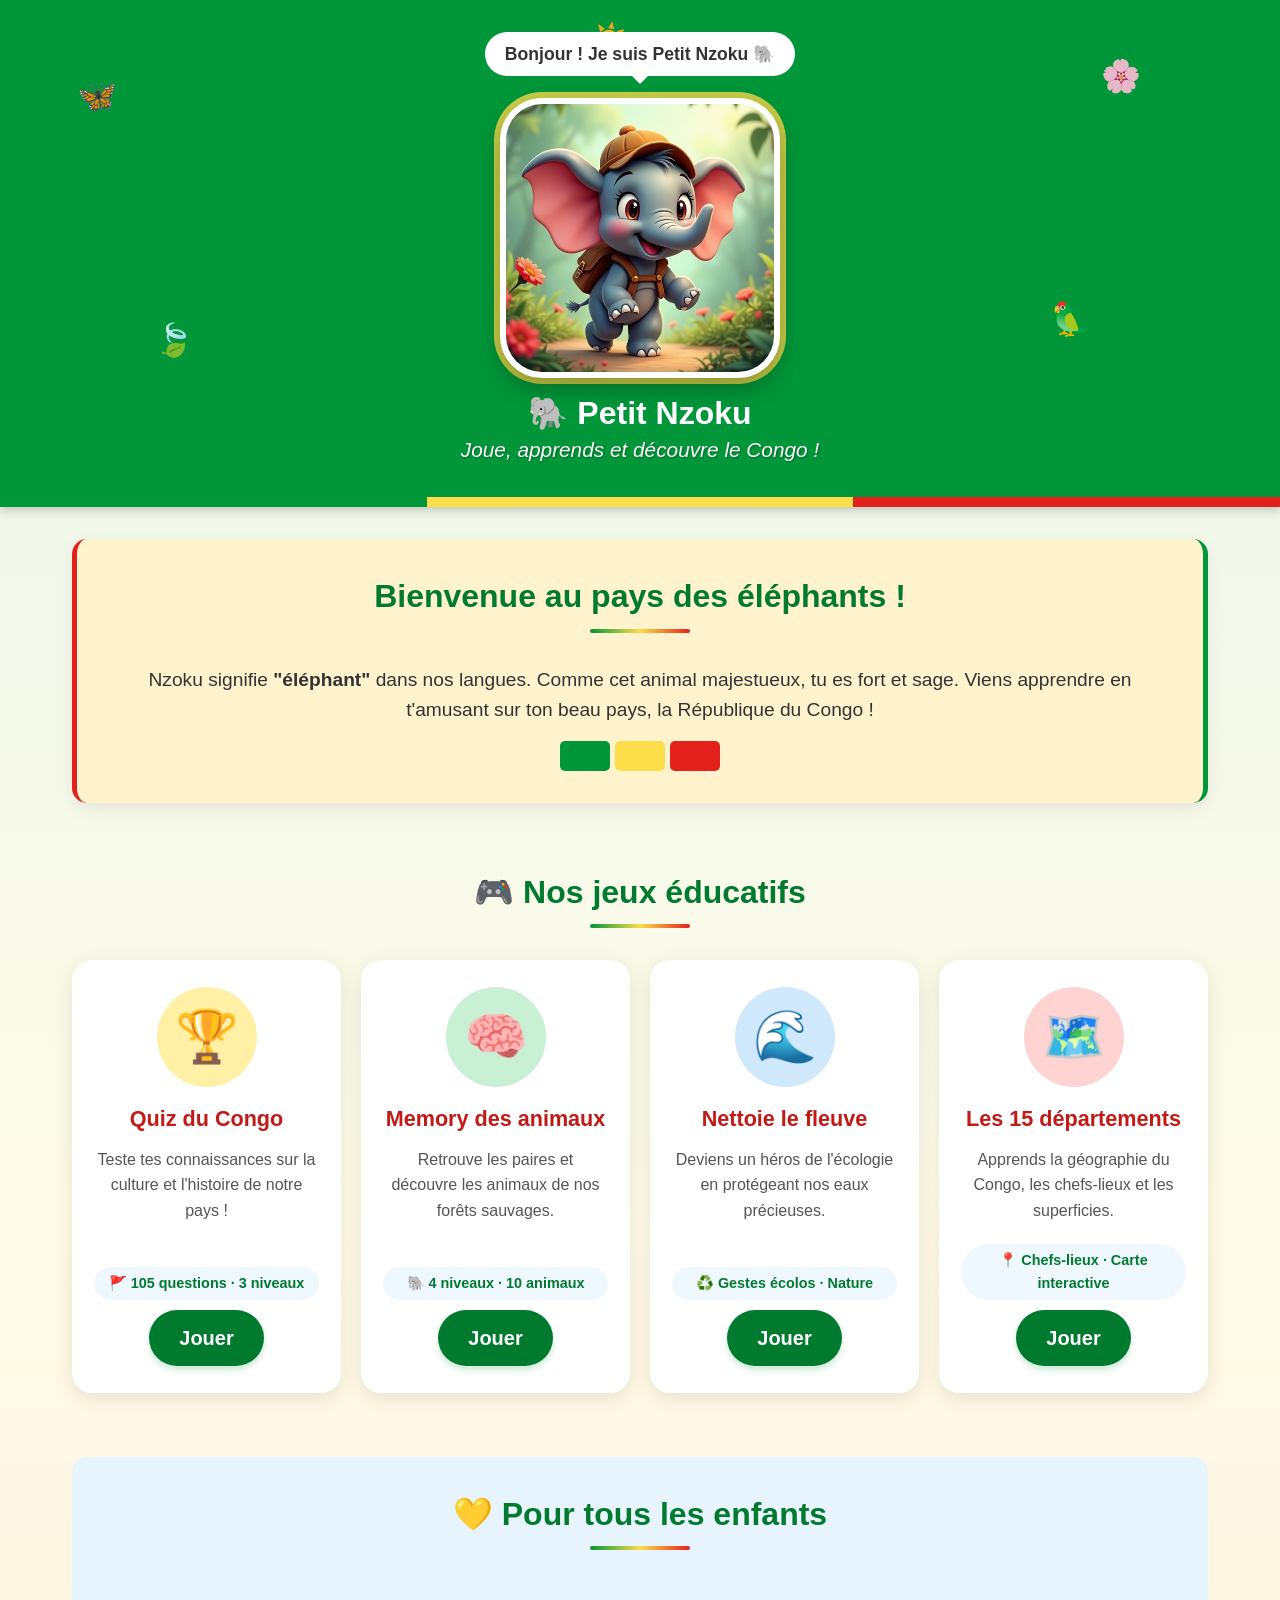
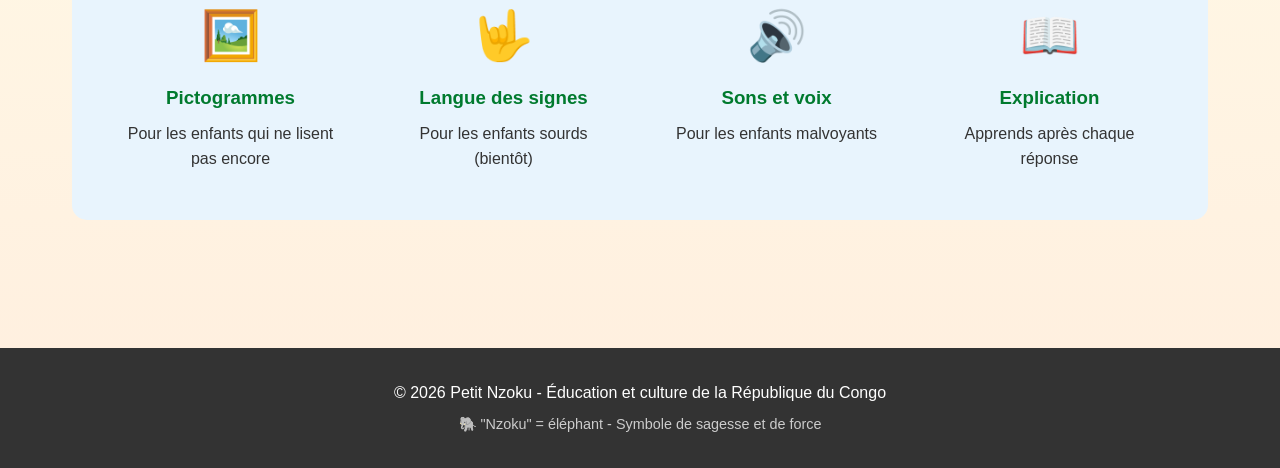
==== commit 3fd5c084: "Update index.html" ====
--- a/index.html
+++ b/index.html
@@ -60,7 +60,7 @@
                     <div class="emoji-jeu" aria-hidden="true">🏆</div>
                     <h3>Quiz du Congo</h3>
                     <p>Teste tes connaissances sur la culture et l'histoire de notre pays !</p>
-                    <p class="details">🚩 50 questions · 3 niveaux</p>
+                    <p class="details">🚩 105 questions · 3 niveaux</p>
                     <a href="jeux/quiz.html" class="bouton" aria-label="Jouer au Quiz du Congo">Jouer</a>
                 </article>
 
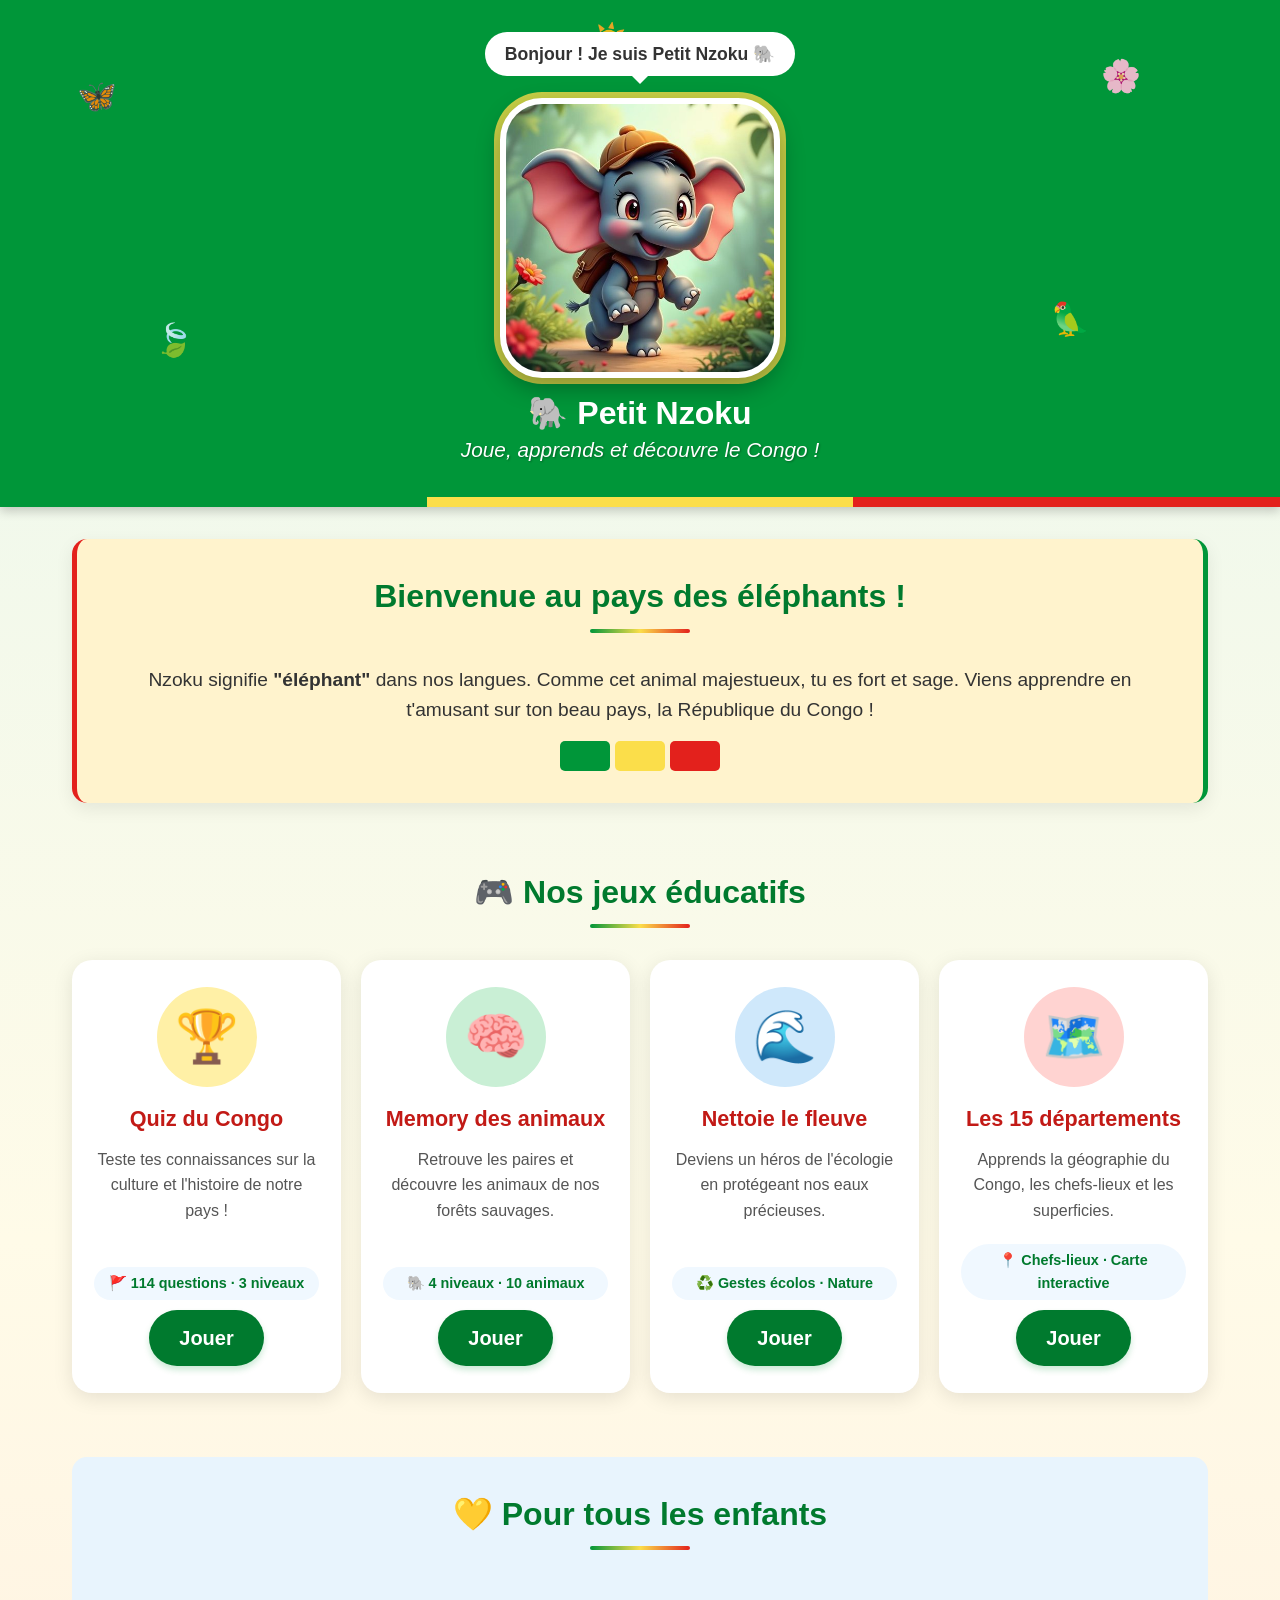
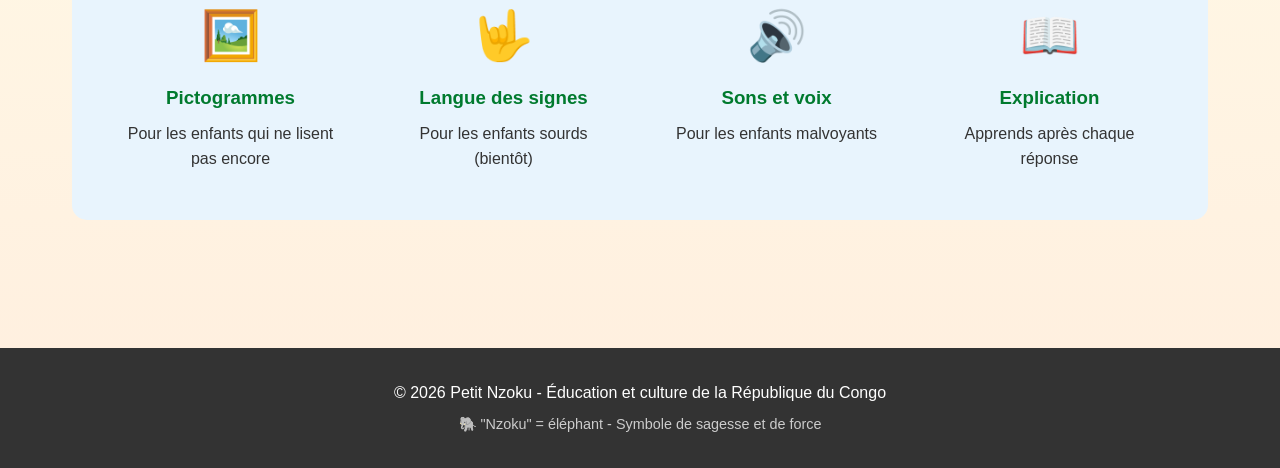
==== commit f9426b73: "Update index.html" ====
--- a/index.html
+++ b/index.html
@@ -60,7 +60,7 @@
                     <div class="emoji-jeu" aria-hidden="true">🏆</div>
                     <h3>Quiz du Congo</h3>
                     <p>Teste tes connaissances sur la culture et l'histoire de notre pays !</p>
-                    <p class="details">🚩 105 questions · 3 niveaux</p>
+                    <p class="details">🚩 114 questions   · 3 niveaux</p>
                     <a href="jeux/quiz.html" class="bouton" aria-label="Jouer au Quiz du Congo">Jouer</a>
                 </article>
 
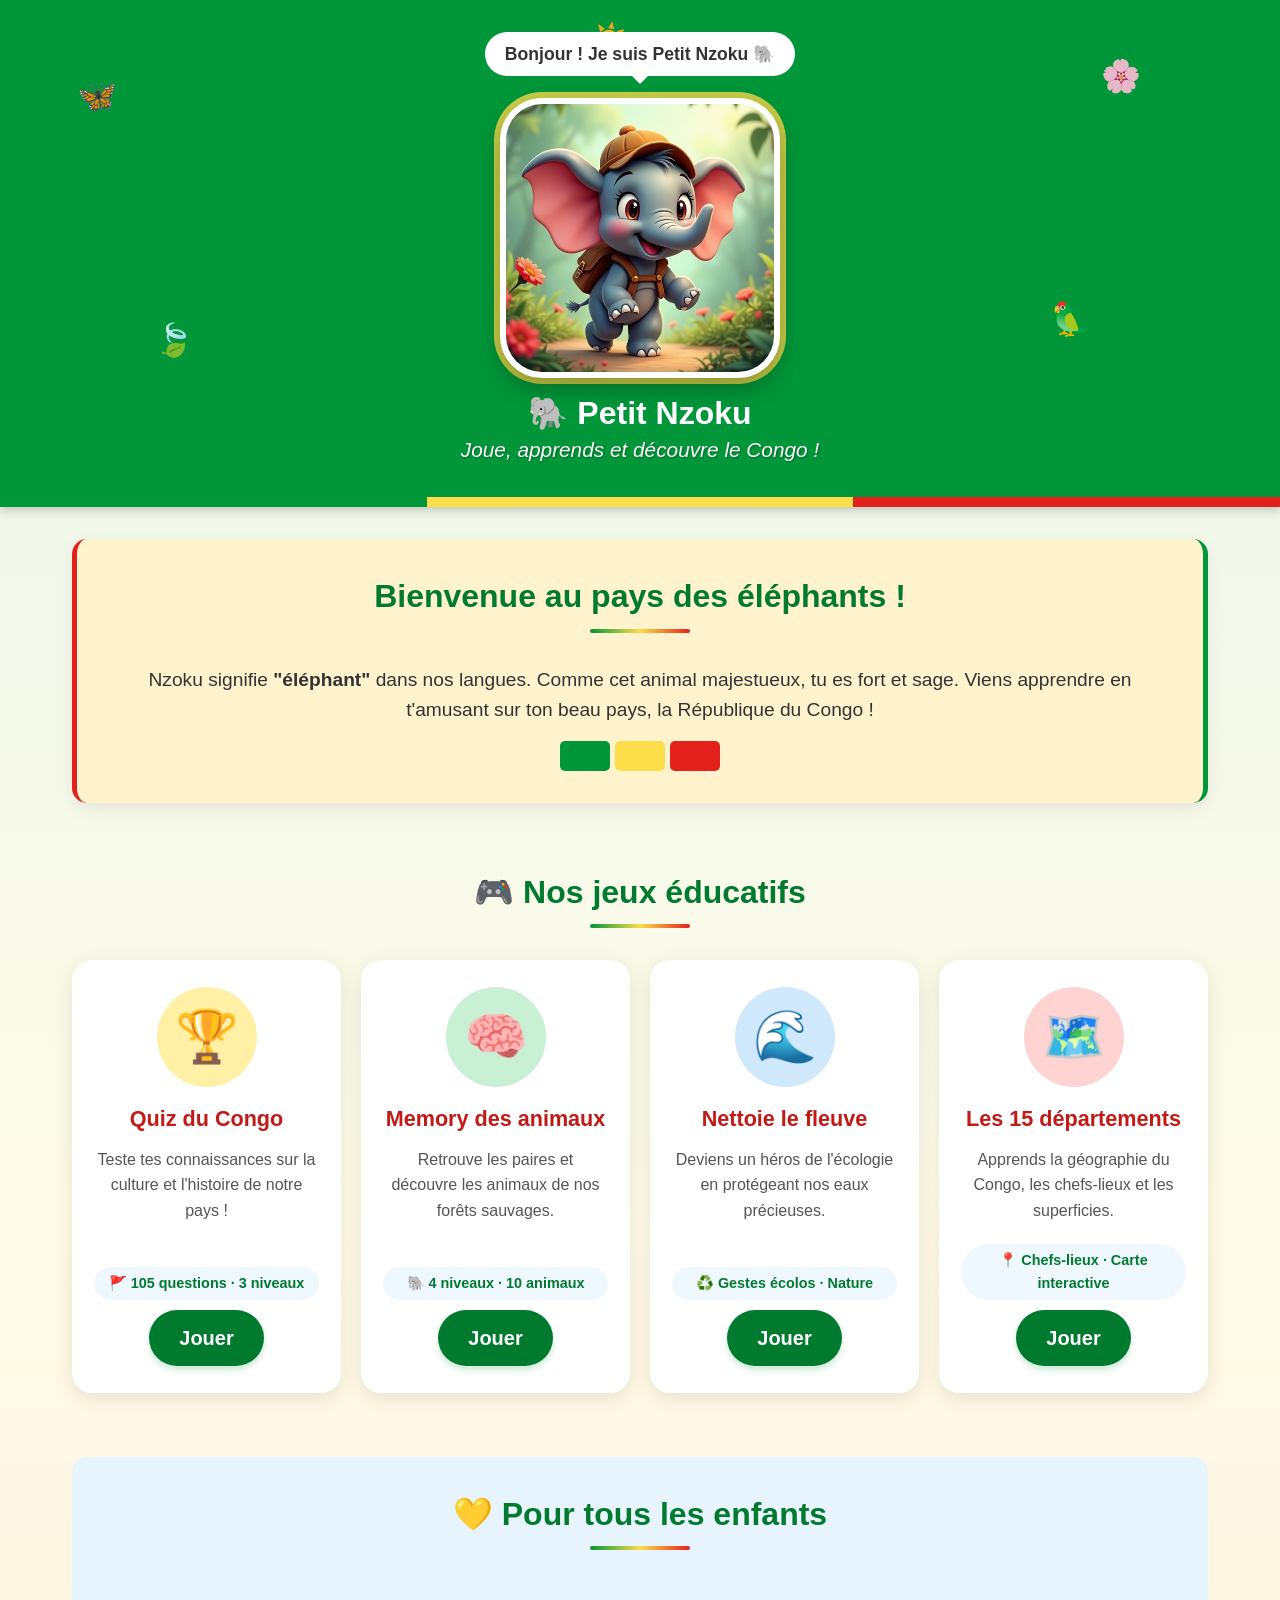
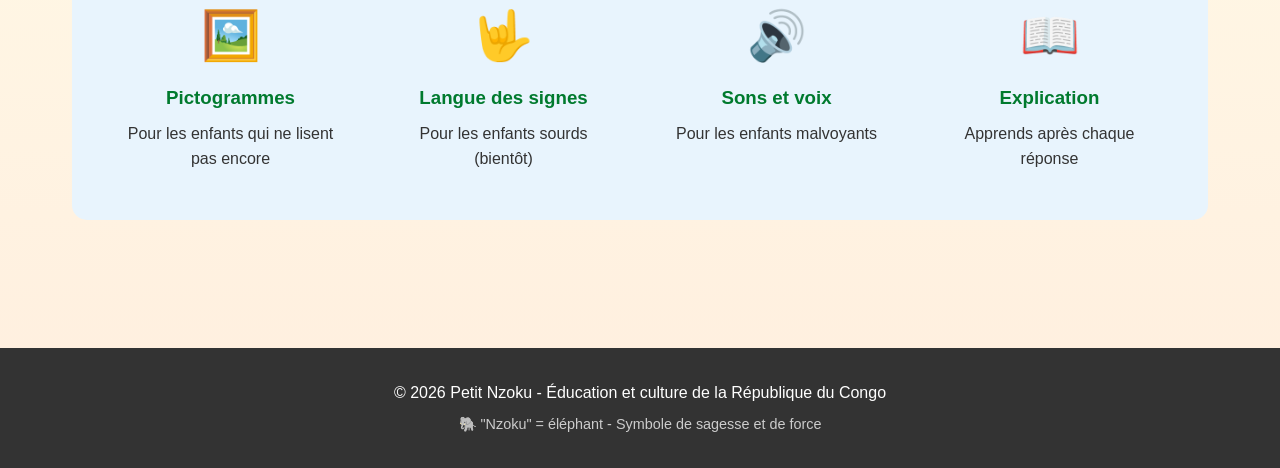
==== commit e7afe4f0: "Add files via upload" ====
--- a/index.html
+++ b/index.html
@@ -60,7 +60,7 @@
                     <div class="emoji-jeu" aria-hidden="true">🏆</div>
                     <h3>Quiz du Congo</h3>
                     <p>Teste tes connaissances sur la culture et l'histoire de notre pays !</p>
-                    <p class="details">🚩 114 questions   · 3 niveaux</p>
+                    <p class="details">🚩 105 questions · 3 niveaux</p>
                     <a href="jeux/quiz.html" class="bouton" aria-label="Jouer au Quiz du Congo">Jouer</a>
                 </article>
 
